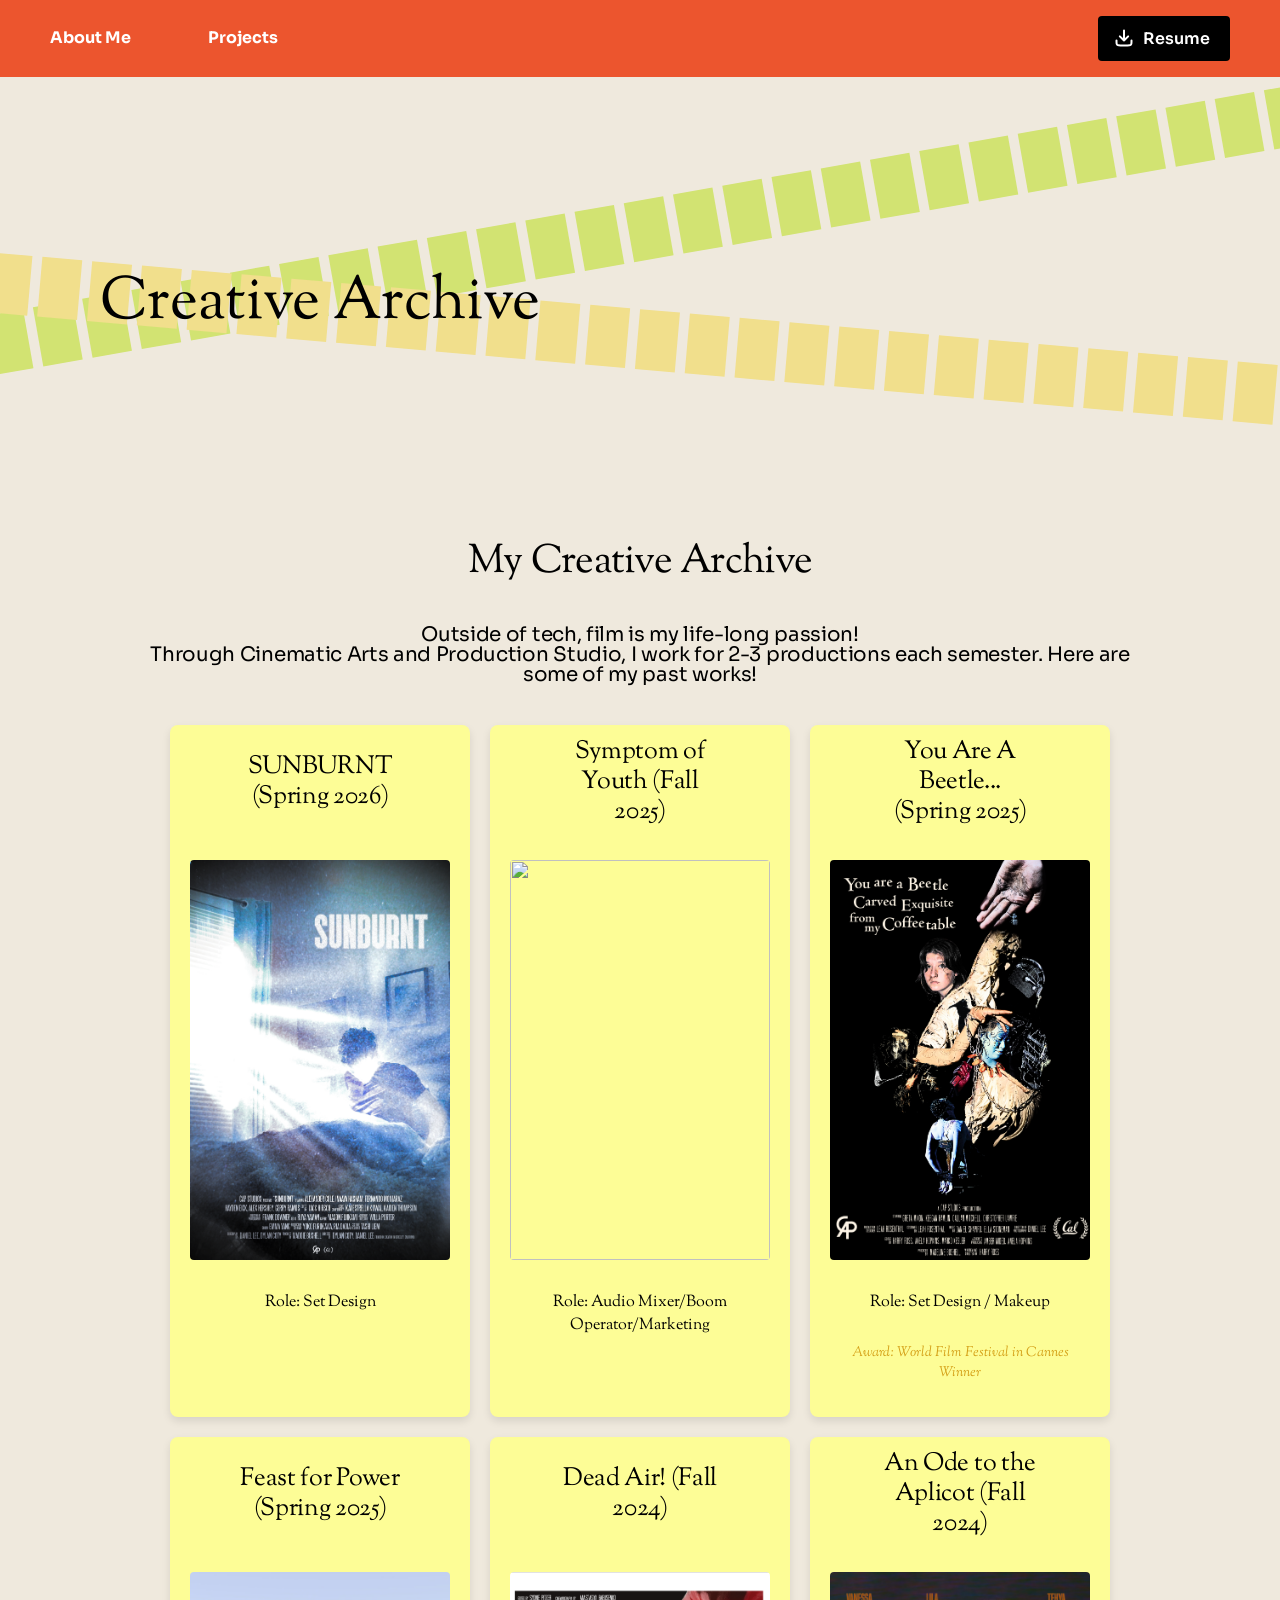
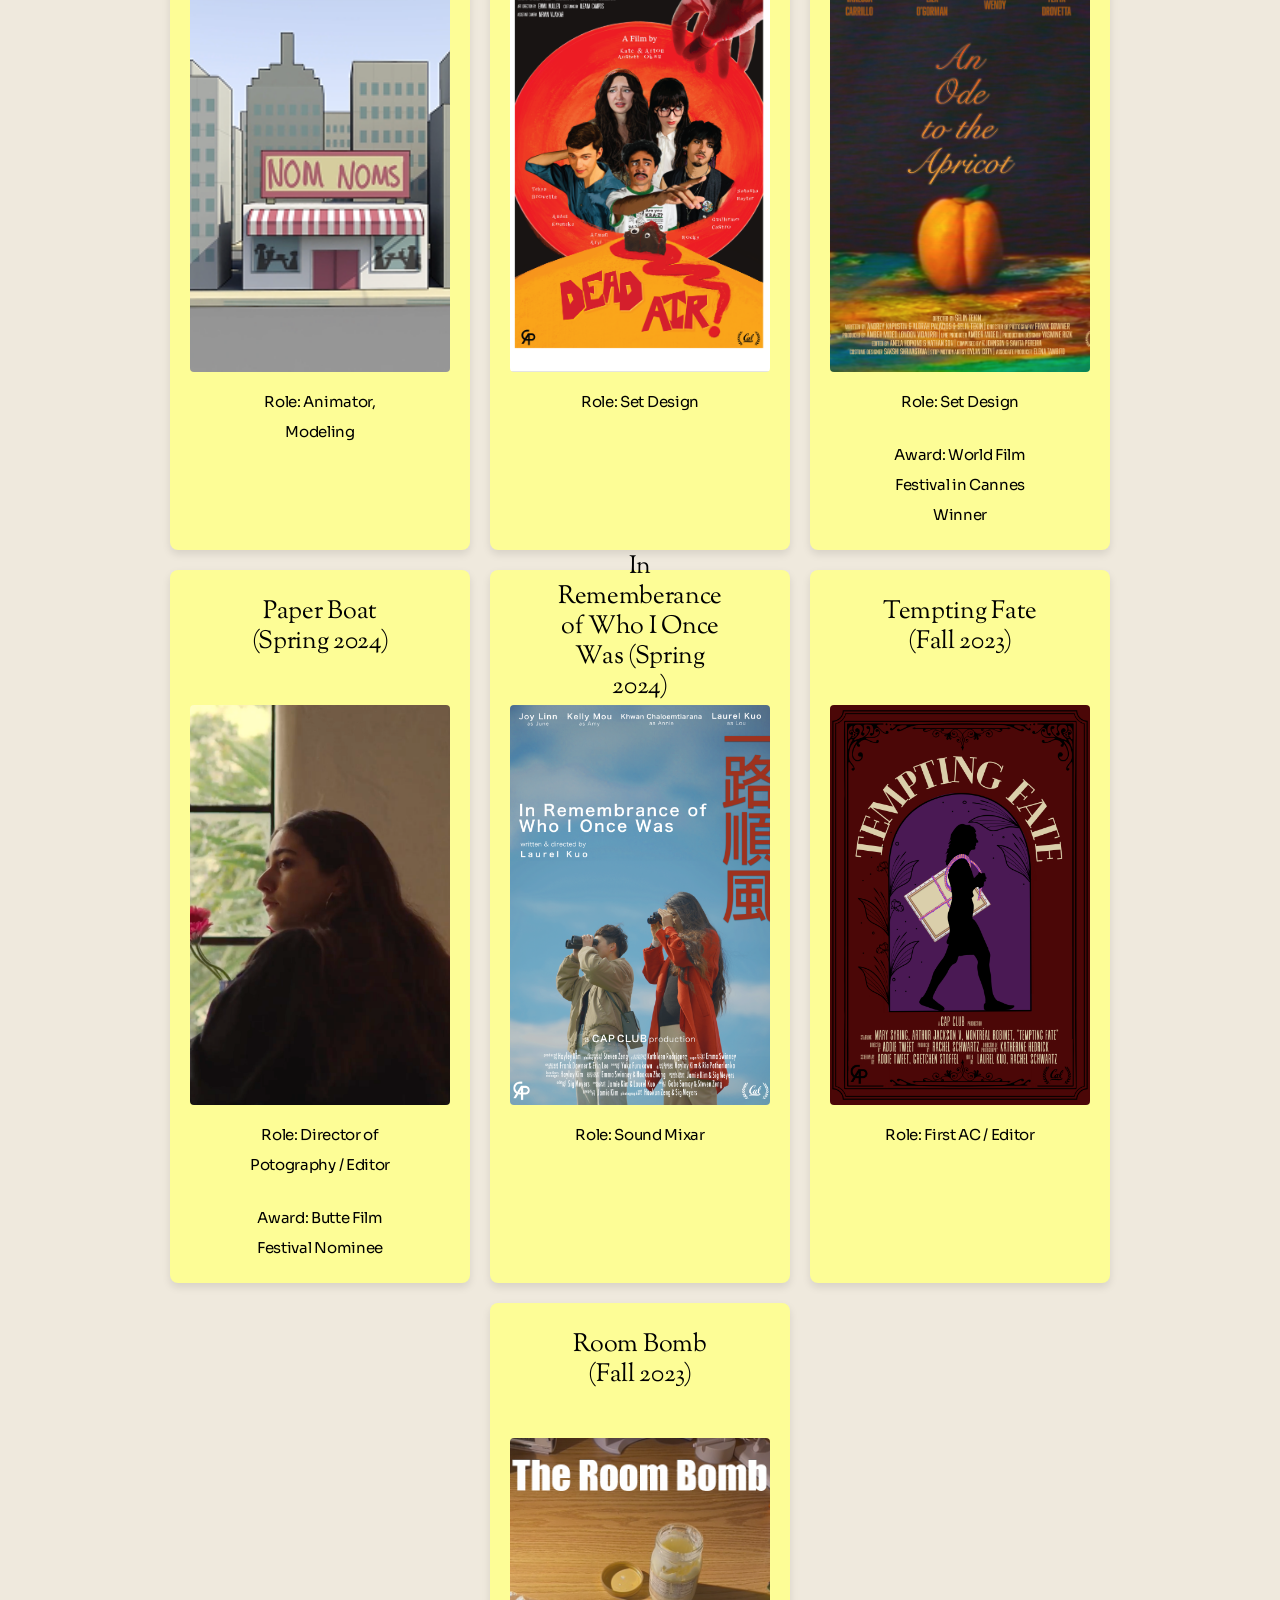
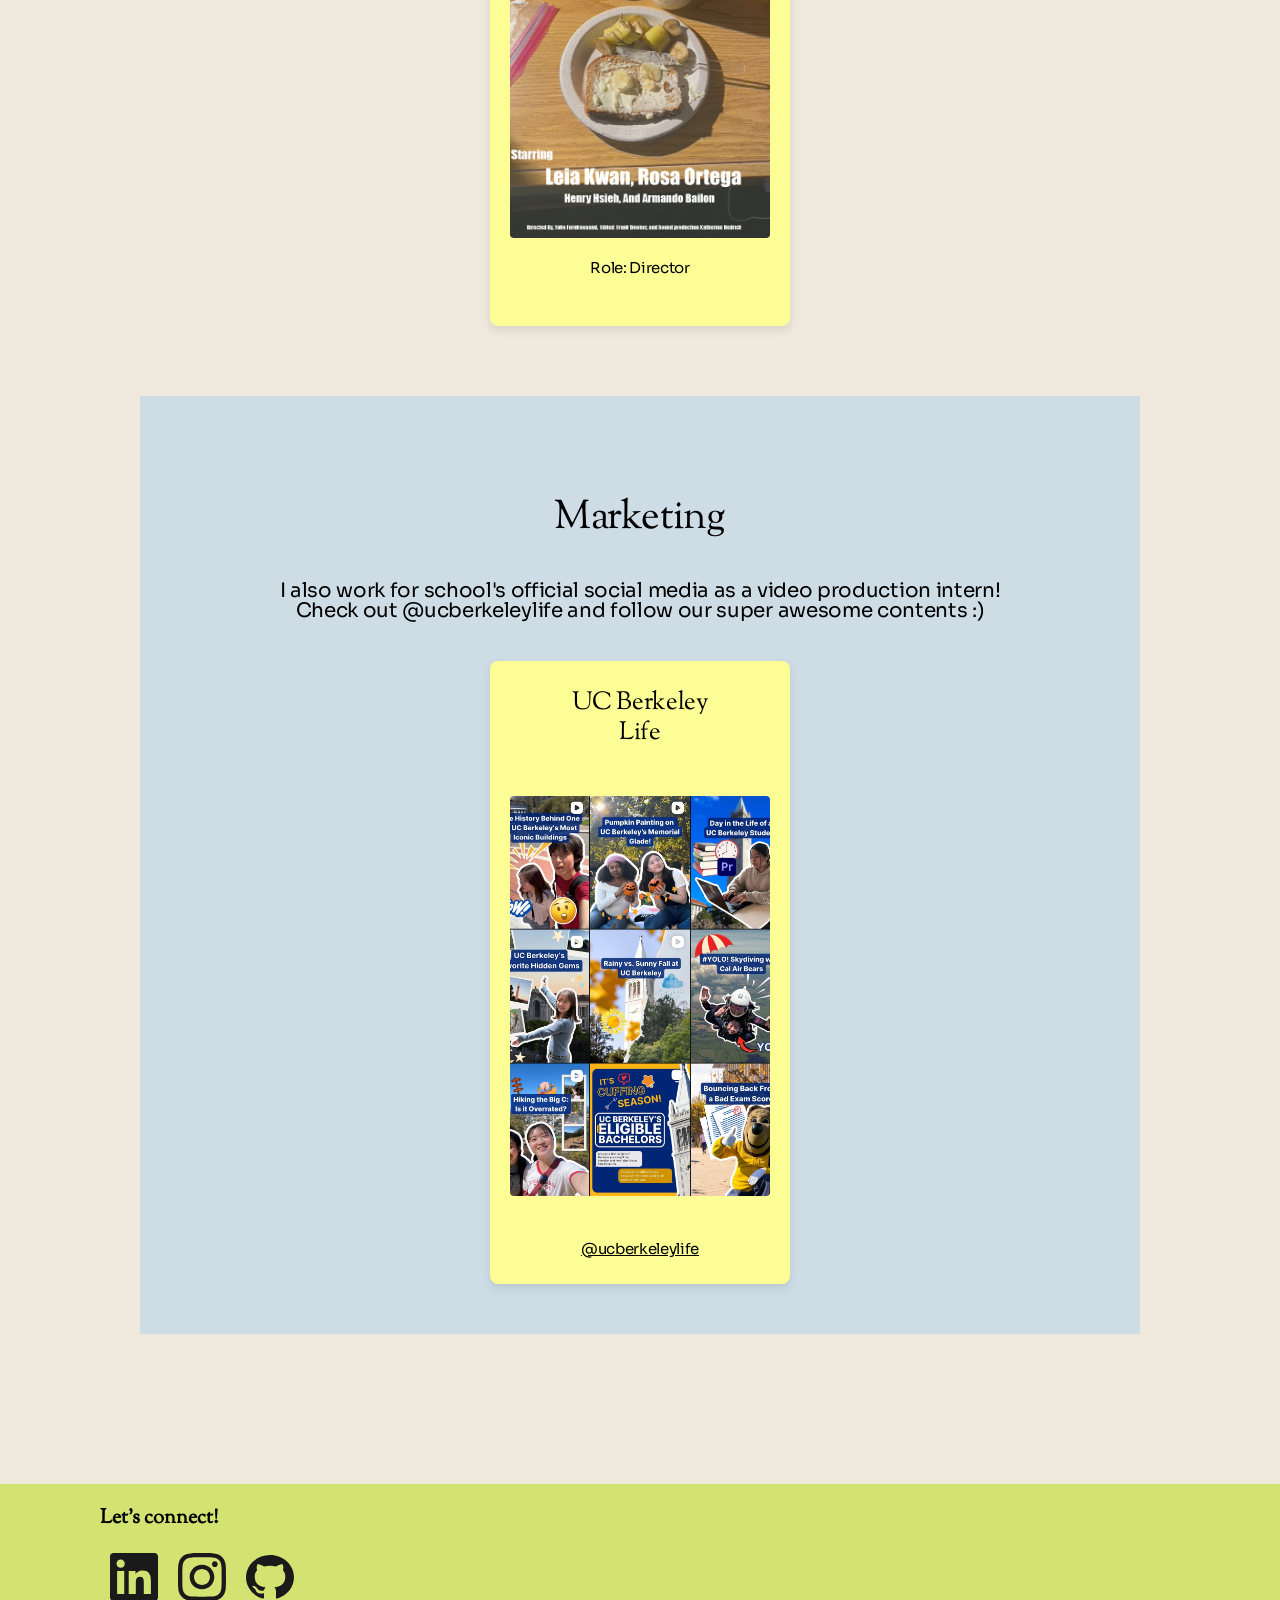
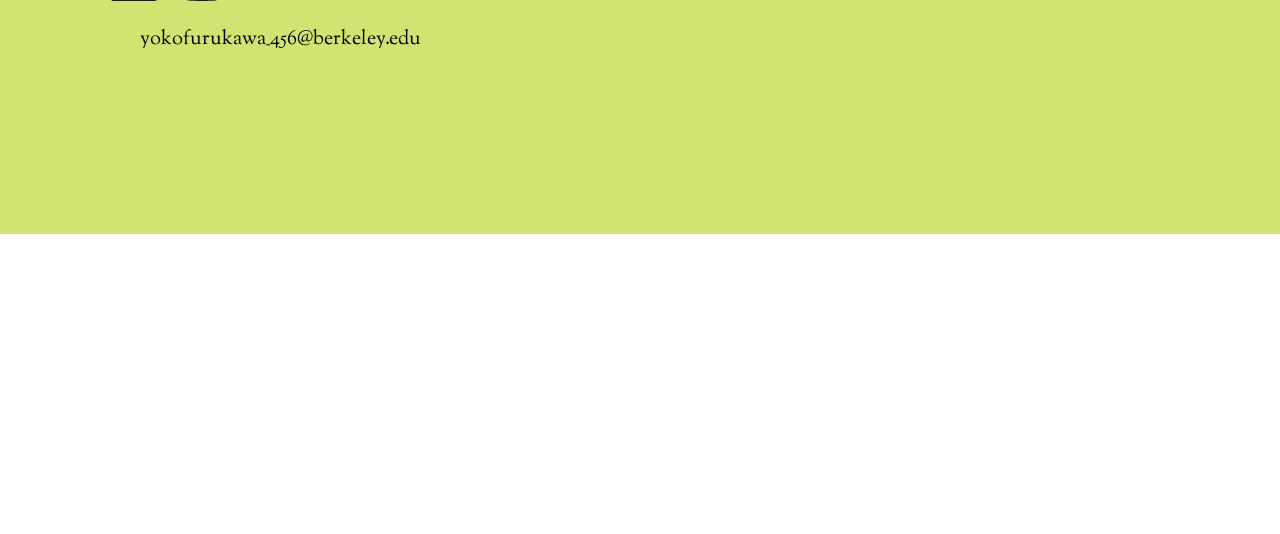
==== film/film.html @ 0a8baddb "added film page" ====
<!DOCTYPE html>
<html lang="en">
<head>
    <meta charset="UTF-8">
    <meta name="viewport" content="width= , initial-scale=1.0">
    <title>Document</title>
    <link rel="preconnect" href="https://fonts.googleapis.com">
    <link rel="preconnect" href="https://fonts.gstatic.com" crossorigin>
    <link href="https://fonts.googleapis.com/css2?family=Sora:wght@100..800&family=Sorts+Mill+Goudy&display=swap" rel="stylesheet">
    <link rel="stylesheet" href="../film/film.css">
</head>
<body>
    <header>
        <nav>
            <div class="nav-inner">
                <ul class="nav-links">
                    <li>
                        <a href="../index.html">About Me</a>
                    </li>
                    <li>
                        <a href="#projects">Projects</a>
                    </li>
                    <!-- <li>
                        <a href="projects/film.html">Creative</a>
                    </li> -->
                    <!-- <li>
                        <a href="#">Funsies</a>
                    </li> -->
                </ul>
                <a href="https://docs.google.com/document/d/1IzqO6scA9xkXjaIR2dpnoza8F2-SOjH7/edit?usp=sharing&ouid=105448854526397449909&rtpof=true&sd=true" class="black btn download-icon" target="_blank" rel="noopener noreferrer">Resume</a>
            </div>
        </nav>
    </header>

    <div class="main">
        <div id="projects" class="something">
            <div class="strip strip-top">
                <div class="box"></div><div class="box"></div><div class="box"></div>
                <div class="box"></div><div class="box"></div><div class="box"></div>
                <div class="box"></div><div class="box"></div><div class="box"></div>
                <div class="box"></div><div class="box"></div><div class="box"></div>
                <div class="box"></div><div class="box"></div><div class="box"></div>
                <div class="box"></div><div class="box"></div><div class="box"></div>
                <div class="box"></div><div class="box"></div><div class="box"></div>
                <div class="box"></div><div class="box"></div><div class="box"></div>
                <div class="box"></div><div class="box"></div><div class="box"></div>
                <div class="box"></div><div class="box"></div><div class="box"></div>
                <div class="box"></div><div class="box"></div><div class="box"></div>
                <div class="box"></div><div class="box"></div><div class="box"></div>
            </div>
            <div class="strip strip-bottom">
                <div class="box"></div><div class="box"></div><div class="box"></div>
                <div class="box"></div><div class="box"></div><div class="box"></div>
                <div class="box"></div><div class="box"></div><div class="box"></div>
                <div class="box"></div><div class="box"></div><div class="box"></div>
                <div class="box"></div><div class="box"></div><div class="box"></div>
                <div class="box"></div><div class="box"></div><div class="box"></div>
                <div class="box"></div><div class="box"></div><div class="box"></div>
                <div class="box"></div><div class="box"></div><div class="box"></div>
                <div class="box"></div><div class="box"></div><div class="box"></div>
                <div class="box"></div><div class="box"></div><div class="box"></div>
                <div class="box"></div><div class="box"></div><div class="box"></div>
                <div class="box"></div><div class="box"></div><div class="box"></div>
            </div>
            <div class="title">
                <h2>
                    Creative Archive
                </h2>
            </div>
        </div>
        <div class="wrapper">
            <div id="projects" class="something">
                <div class="right">
                    <div class="film">
                        <div class="top">
                            <h3>
                                My Creative Archive
                            </h3>
                        </div>
                        <div class="bottom">
                            <p>
                                Outside of tech, film is my life-long passion! <br />
                                Through Cinematic Arts and Production Studio, I work for 2-3 productions each semester.
                                Here are some of my past works!
                            </p>
                        </div>
                        <div class="cards">
                            <div class="yellow-bg">
                                <h3>SUNBURNT (Spring 2026)</h3>
                                <img src="../images/film posters/sunburnt.png" alt=""/>
                                <p>Role: Set Design</p>
                            </div>
                        
                            <div class="yellow-bg">
                                <h3>Symptom of Youth (Fall 2025)</h3>
                                <img src="../images/film posters/soy.png" alt=""/>
                                <p>Role: Audio Mixer/Boom Operator/Marketing</p>
                            </div>
                        
                            <div class="yellow-bg">
                                <h3>You Are A Beetle... (Spring 2025)</h3>
                                <img src="../images/film posters/beetle.png" alt=""/>
                                <p>Role: Set Design / Makeup</p>
                                <p class="award">Award: World Film Festival in Cannes Winner</p>
                            </div>

                            <div class="yellow-bg">
                                <h3>Feast for Power (Spring 2025)</h3>
                                <img src="../images/animation_image.png" alt=""/>
                                <a>Role: Animator, Modeling</a>
                            </div>
                            <div class="yellow-bg">
                                <h3>Dead Air! (Fall 2024)</h3>
                                <img src="../images/film posters/deadair.png" alt=""/>
                                <a>Role: Set Design</a>
                            </div>
                            <div class="yellow-bg">
                                <h3>An Ode to the Aplicot (Fall 2024)</h3>
                                <img src="../images/film posters/aotta.png" alt=""/>
                                <a>Role: Set Design</a> <br />
                                <a>Award: World Film Festival in Cannes Winner</a>
                            </div>
                            
                            <div class="yellow-bg">
                                 <h3>Paper Boat (Spring 2024)</h3>
                                 <img src="../images/paperboat.png" alt=""/>
                                 <a>Role: Director of Potography / Editor</a> <br />
                                 <a>Award: Butte Film Festival Nominee</a>
                            </div>
                            <div class="yellow-bg">
                                <h3>In Rememberance of Who I Once Was (Spring 2024)</h3>
                                <img src="../images/film posters/irowiow.png" alt=""/>
                                <a>Role: Sound Mixar</a> <br />
                            </div>
                            <div class="yellow-bg">
                                <h3>Tempting Fate (Fall 2023)</h3>
                                <img src="../images/film posters/temptingfate.png" alt=""/>
                                <a>Role: First AC / Editor</a> <br />
                            </div>
                                
                            <div class="yellow-bg">
                                <h3>Room Bomb (Fall 2023)</h3>
                                <img src="../images/film posters/roombomb.png" alt=""/>
                                <a>Role: Director</a> <br />
                            </div>
                        </div>
                               
                    </div>

    
                    <div class="blue-bg">
                        <div class="marketing">
                            <div class="top">
                                <h3>
                                    Marketing
                                </h3>
                            </div>
                            <div class="bottom">
                                <p>
                                    I also work for school's official social media as a video production intern! <br />
                                    Check out @ucberkeleylife and follow our super awesome contents :)
                                </p>
                            </div>
                            <div class="cards">
                                <div class="yellow-bg">
                                    <h3>UC Berkeley Life</h3>
                                    <img src="../images/marketing_image.jpg" alt=""/> <br />
                                    <a href="https://www.instagram.com/ucberkeleylife.jpeg">@ucberkeleylife</a>
                                </div>
                            </div>
                        </div>
                    </div>
                </div>

            </div> 
        </div>

        <!-- End of the projects section -->
    </div>
    <div class="green-bg">
        <div class="wrapper">
            <div class="footer">
                <div class="left">
                    <h3>
                        Let's connect! <br />
                    </h3>
                    <div class="social">
                        <a href="https://www.linkedin.com/in/yoko-furukawa-014993276/">
                            <img src="../images/icons/linkedin-black.svg" alt=""/>
                        </a>
                        <a href="https://www.instagram.com/yokolin.jpeg">
                            <img src="../images/icons/instagram-black.svg" alt=""/>
                        </a> 
                        <a href="https://github.com/YokoFurukawa456">
                            <img src="../images/icons/github-black.svg" alt=""/>
                        </a> 
                    </div>
                    <ul>
                        <li>
                            yokofurukawa_456@berkeley.edu
                        </li>
                    </ul>
                </div>
            </div>
        </div>
    </div>
    <script src="../main.js"></script>
</body>
---- film/film.css ----
:root {
    --background-color: #EFE9DD;
    --black-color: #000000;
    --orange-color: #EC552E;
    --pink-color: #EB97B8;
    --green-color: #D2E372;
    --blue-color: #CEDDE5;
    --yellow-color: #F1DF8C;
    --gray-color: #D9D9D9;
    --boarder-brown-color: #911209;
    --darker-blue-color: #0288D1;
    --darker-beige-color: #F78C6C;
    --darker-purple-color: #9999F9;
    --darker-yellow-color: #FFCB6B;
    --darker-green-color: #9CCC65;
    --darker-orange-color: #EC552E;
}

*,
*::after,
*::before {
    box-sizing: border-box;
}

body {
    margin: 0;
    font-family: "Sorts Mill Goudy", serif;
    font-weight: 400;
    font-style: normal;
}

.main {
    width:100%;
    margin:0 auto;
    background: var(--background-color);
    overflow-x: hidden;
}

.wrapper {
    max-width:100%;
    margin:0 auto;
    padding-left: 100px;   
    padding-right: 100px;

}

.btn {
    position: relative;
    padding: 12px 20px;
    padding-left: 45px;

    border-radius: 4px;
    font-family: "Sora", serif;
    color: #fff;
    display: inline-block;
    font-weight: 600;
    font-size: 16px;
    text-decoration: none;

    margin-left: auto;
    margin-right: 50px;
}

.btn.black {
    background: var(--black-color)
}

.btn.download-icon::before {
    content: url('../images/icons/download.svg');
    position: absolute;
    top: 45%;
    left: 16px;
    transform: translateY(-50%);

    width: 16px;
    height: 16px;
}

/* nav */
nav {
    /* display: flex;
    justify-content: space-between;
    align-items: left; */
    position: fixed;
    top: 0;
    left: 0;
    width: 100%;
    padding: 16px 0px;
    background-color: var(--orange-color);
    z-index: 100;

}

.nav-inner {
    display: flex;
    align-items: center;
}

.nav-links {
    display: flex;
    gap: clamp(24px, 6vw, 80px);
}

nav ul {
    display: flex;
    align-items: center;
    gap: 80px;
    list-style: none;
    margin: 10px;
}

nav ul li a {
    font-family: "Sora";
    font-style: normal;
    font-weight: bold;
    font-size: 16px;
    line-height: 24px;
    color: #ffffff;
    text-decoration: none;
}

/* title */

.strip {
  display: flex;
  gap: 10px;
  padding: 150px 0;
  white-space: nowrap;
}

.box {
  width: 40px;
  height: 60px;
  flex-shrink: 0;
}

/* Top Strip (Greenish) */
.strip-top {
  transform: rotate(-10deg) translateX(-30px) translateY(50px);
  align-items: center;
}

.strip-top .box {
  background-color: var(--green-color);
}

.label {
  font-size: 3rem;
  margin-right: 20px;
  color: #000;
}

/* Bottom Strip (Yellowish) */
.strip-bottom {
  transform: rotate(5deg) translateX(-30px) translateY(-200px);
}

.strip-bottom .box {
  background-color: var(--yellow-color);
}

/* project */
.title {
    width: 100%;
    padding: 0px 100px;
    transform: translateY(-510px);
}
.title h2 {
    font-family: "Sorts Mill Goudy", serif;
    font-weight: 400;
    font-size: 60px;
    text-align: left;
    color: #000000;

    width: 100%;
    height: 50px;
}

.blue-bg {
    max-width:1000px;
    margin:0 auto;
    width: 100%;
    background-color: var(--blue-color);
    margin-top: 50px;
    margin-bottom: 50px;
    padding: 30px;
}

/* .yellow-bg {
    max-width:800px;
    margin:50px auto;
    display: block;
    background-color: var(--yellow-color);
    margin-top: 50px;
    margin-bottom: 50px;
    padding: 50px;
    text-align: center;
} */

.yellow-bg {
    background-color: #fdfd96; /* Your yellow-bg color */
    width: 300px;             /* Fixed width for uniformity */
    padding: 20px;
    border-radius: 8px;
    display: flex;
    flex-direction: column;
    align-items: center;      /* Centers text and images inside the card */
    text-align: center;
    box-shadow: 0 4px 8px rgba(0,0,0,0.1); /* Optional: adds a nice lift */
}

/* Poster Image styling */
.yellow-bg img {
    width: 100%;
    height: 400px;            /* Set a fixed height to ensure alignment */
    object-fit: cover;        /* Crops images slightly to fill the box without stretching */
    margin: 15px 0;
    border-radius: 4px;
}

/* Typography bits */
.yellow-bg h3 {
    font-size: 1.1rem;
    height: 3em;              /* Gives titles consistent space even if they wrap */
    display: flex;
    align-items: center;
    justify-content: center;
}

.role { font-weight: 600; font-size: 0.9rem; margin: 5px 0; }
.award { color: #d4a017; font-size: 0.85rem; font-style: italic; }

/* 

.yellow-bg {
    flex: 1 1 300px;       
    max-width: 350px;      
    display: flex;
    flex-direction: column;
    align-items: center;    
    text-align: center;
    padding: 15px;
    box-sizing: border-box;
}

.yellow-bg img {
    width: 100%;      
    height: auto;         
    border-radius: 8px;   
    margin-bottom: 10px;
} */

.green-bg {
    max-width:100%;
    height: 350px;
    margin:0 auto;
    background-color: var(--green-color);
    transform: translateY(-300px);
}


/* projects */

.right {
    justify-content: space-between; 
    max-width: 100%;
    margin-top: 50px;
    display: flex;
    flex-direction: column;
    align-items: center;
    transform: translateY(-400px);
}

@media (max-width: 1000px) {
    .right {
        width: 100vw;                 
        padding: 0px 0px;
    }
}

.frontend {
    padding-top: 40px;
    align-items: center;
    width: 100%; 
    max-width: 1200px; 
    padding: 0 0px;
    align-content: center;
    box-sizing: border-box;
}

.frontend img {
    width: 100%; 
}

.animation {
    padding-top: 40px;
    align-items: center;
    width: 100%; 
    max-width: 1200px; 
    padding: 0 0px;
    align-content: center;
    box-sizing: border-box;
}
.animation img {
    width: 100%; 
}

.ds {
    padding-top: 40px;
    align-items: center;
    width: 100%; 
    max-width: 1200px; 
    padding: 0 0px;
    align-content: center;
    box-sizing: border-box;
}

.ds img {
    width: 100%; 
    align-items: right;
}

.film {
    padding-top: 40px;
    align-items: center;
    width: 100%; 
    max-width: 1200px; 
    padding: 0 0px;
    align-content: center;
    box-sizing: border-box;
}

.film img {
    width: 100%; 
    align-items: right;
}

.backend {
    padding-top: 40px;
    align-items: center;
    width: 100%; 
    max-width: 1200px; 
    padding: 0 0px;
    align-content: center;
    box-sizing: border-box;
}

.backend img {
    width: 100%; 
    align-items: right;
}

.marketing {
    padding-top: 40px;
    align-items: center;
    width: 100%; 
    max-width: 1200px; 
    padding: 0 0px;
    align-content: center;
    box-sizing: border-box;
}

.marketing img {
    width: 100%; 
}

@media (max-width: 1200px) {
    .projects {
        padding-left: 0px;
        padding-right: 0px;
    }

    .frontend,
    .animation,
    .ds,
    .film,
    .backend,
    .marketing {
        padding: 0 40px;
    }
}

.top h3 {
    font-family: "Sorts Mill Goudy", serif;
    font-size: 40px;
    font-weight: 400;
    line-height: 45px; /* 125% */
    letter-spacing: -0.72px;

    text-align: center;
    color: #000000;

    padding-top: 30px;
}

.bottom p {
    font-family: "Sora";
    font-size: 20px;
    font-style: normal;
    font-weight: 400;
    line-height: 20px; /* 125% */
    letter-spacing: -0.32px;

    text-align: center;
    color: #000000;

    margin-top: 0px;

    padding-right: 50px;
    padding-left: 50px;
    padding-bottom: 0px;

}

/* .cards {
    padding-top: 0px;
    max-width: 100%;
    height: auto;
    margin-bottom: 0px;

} */
.cards {
    display: flex;          /* This enables the side-by-side layout */
    flex-wrap: wrap;        /* Allows cards to move to the next row if needed */
    gap: 20px;              /* Adds space between your posters */
    justify-content: center; /* Centers the cards horizontally */
    padding: 20px 0;
}

.cards h3 {
    font-family: "Sorts Mill Goudy", serif;
    font-size: 25px;
    font-style: normal;
    font-weight: 400;
    line-height: 30px; /* 125% */
    letter-spacing: -0.32px;

    text-align: center;
    color: #000000;

    margin-top: 0px;

    padding-right: 50px;
    padding-left: 50px;
    padding-bottom: 0px;

}

.cards a {
    font-family: "Sora", serif;
    font-size: 15px;
    font-style: normal;
    font-weight: 400;
    line-height: 30px; /* 125% */
    letter-spacing: -0.32px;

    text-align: center;
    color: #000000;

    margin-top: 0px;

    padding-right: 50px;
    padding-left: 50px;
    padding-bottom: 0px;

}

/* footer section */

.footer {
    display: flex;
    justify-content: space-between; 
    align-items: center;
    width: 100%;
    padding: 0px 0px;
    box-sizing: border-box;
    transform: translateY(-50px);
}

.left h3 {
    font-family: "Sorts Mill Goudy";
    font-size: 20px;
    font-style: normal;
    padding-top: 50px;

}

.left .social {
    display: flex;
    align-items: center;
    gap: 20px;
    list-style: none;
    margin: 10px;
}

.left ul li{
    font-family: "Sorts Mill Goudy";
    font-size: 20px;
    font-style: normal;
    text-decoration: none;
    list-style: none;
}
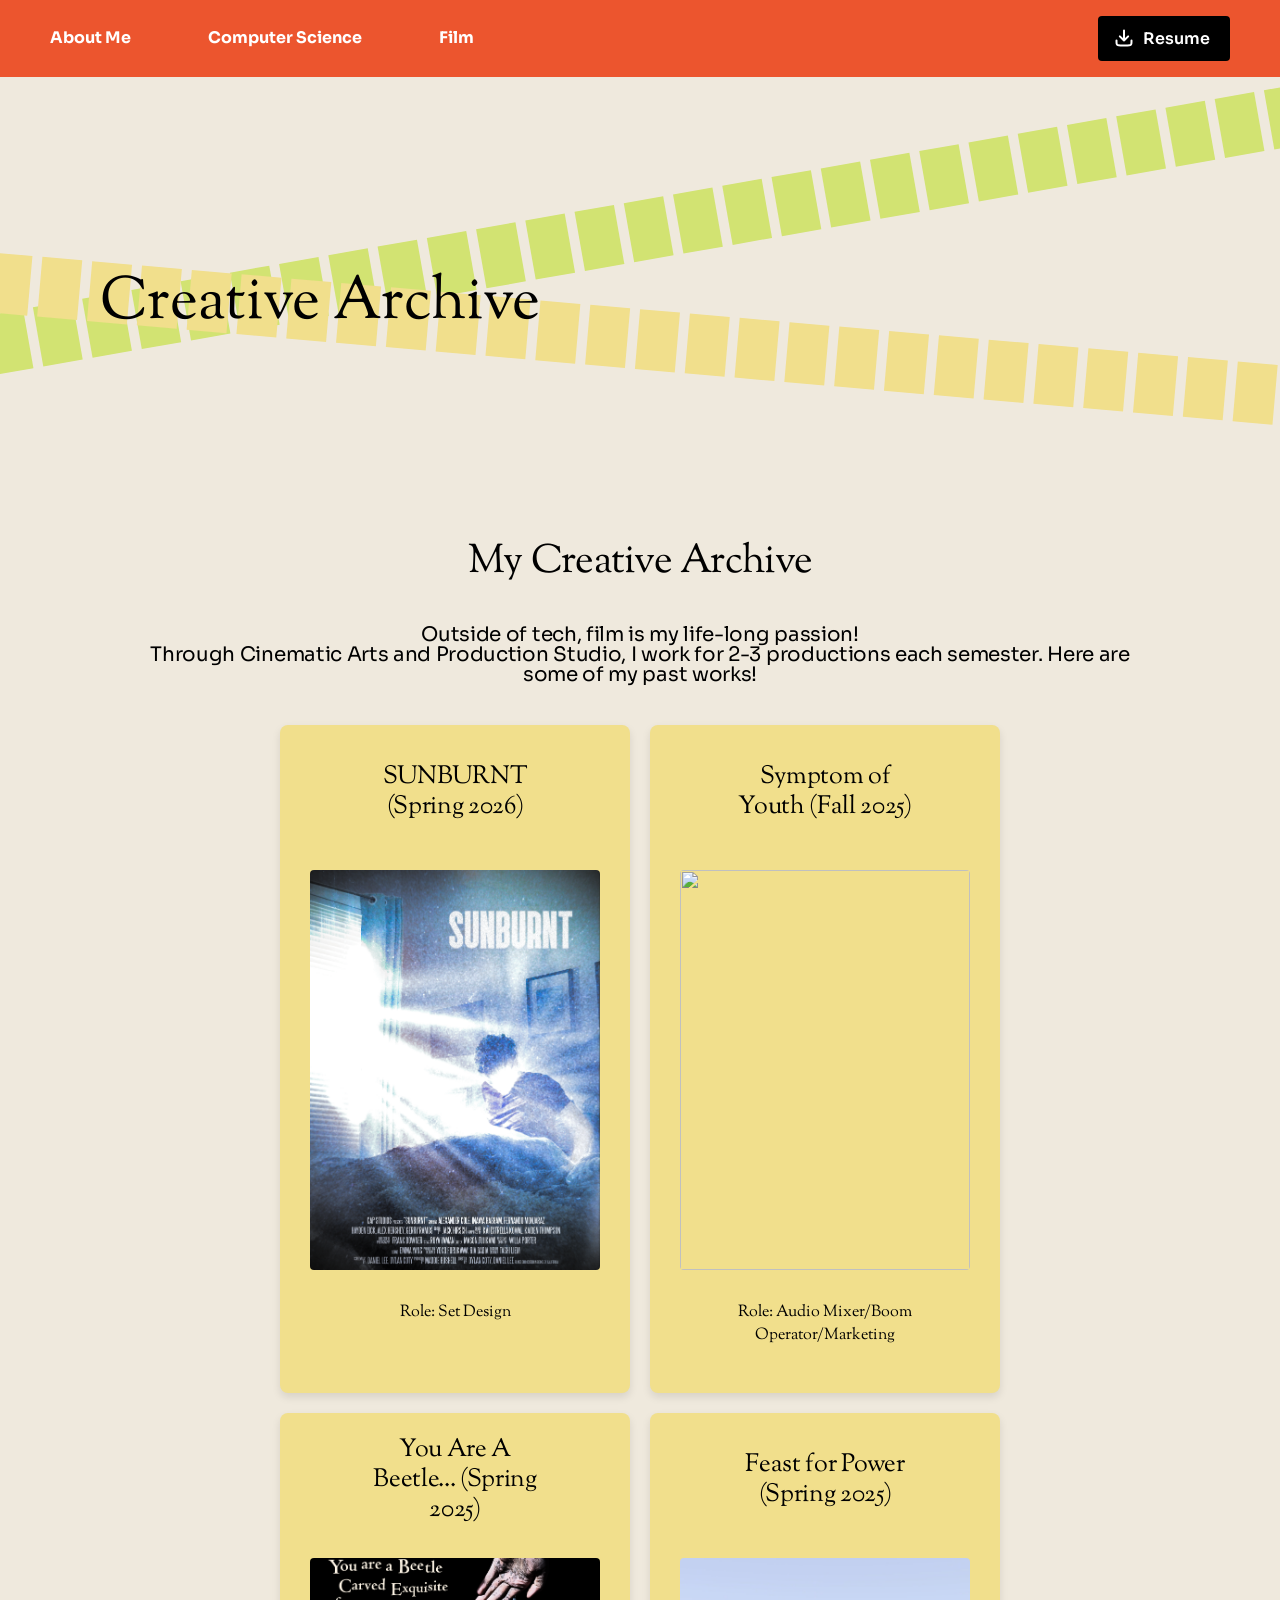
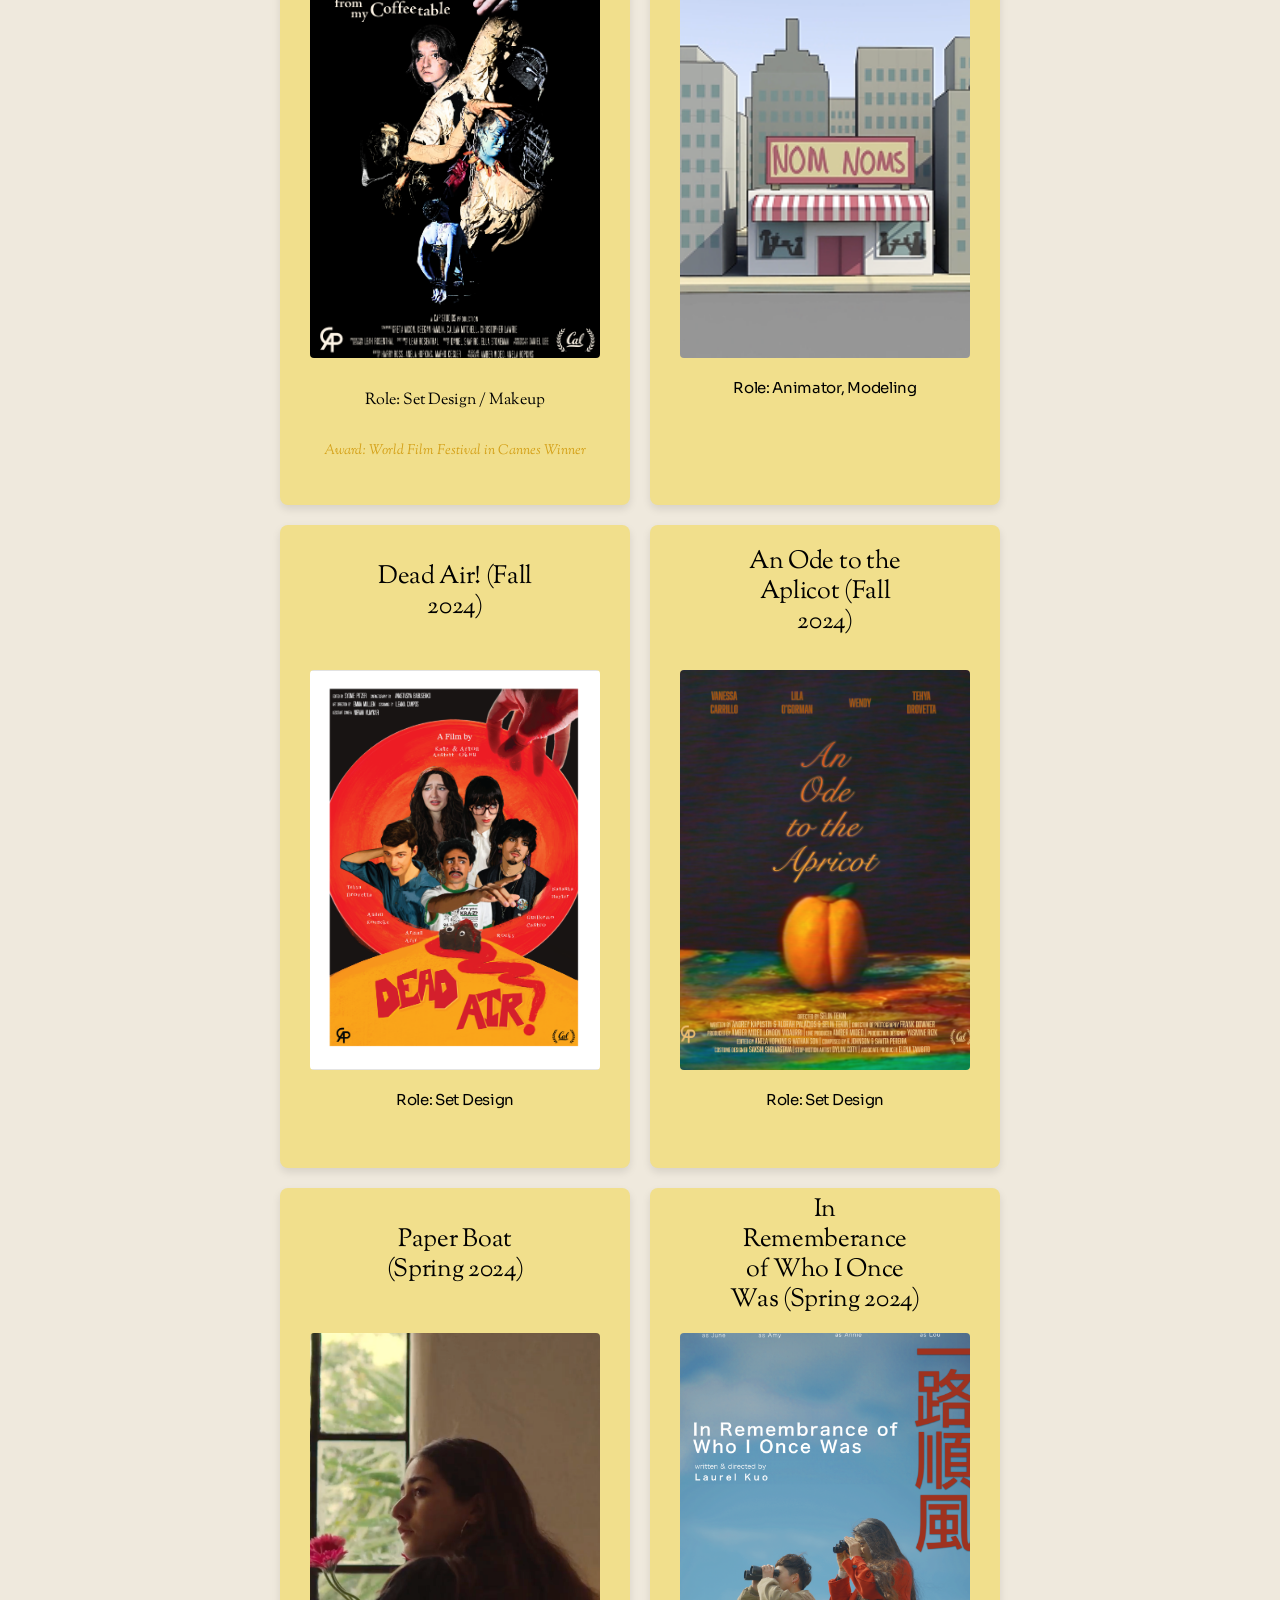
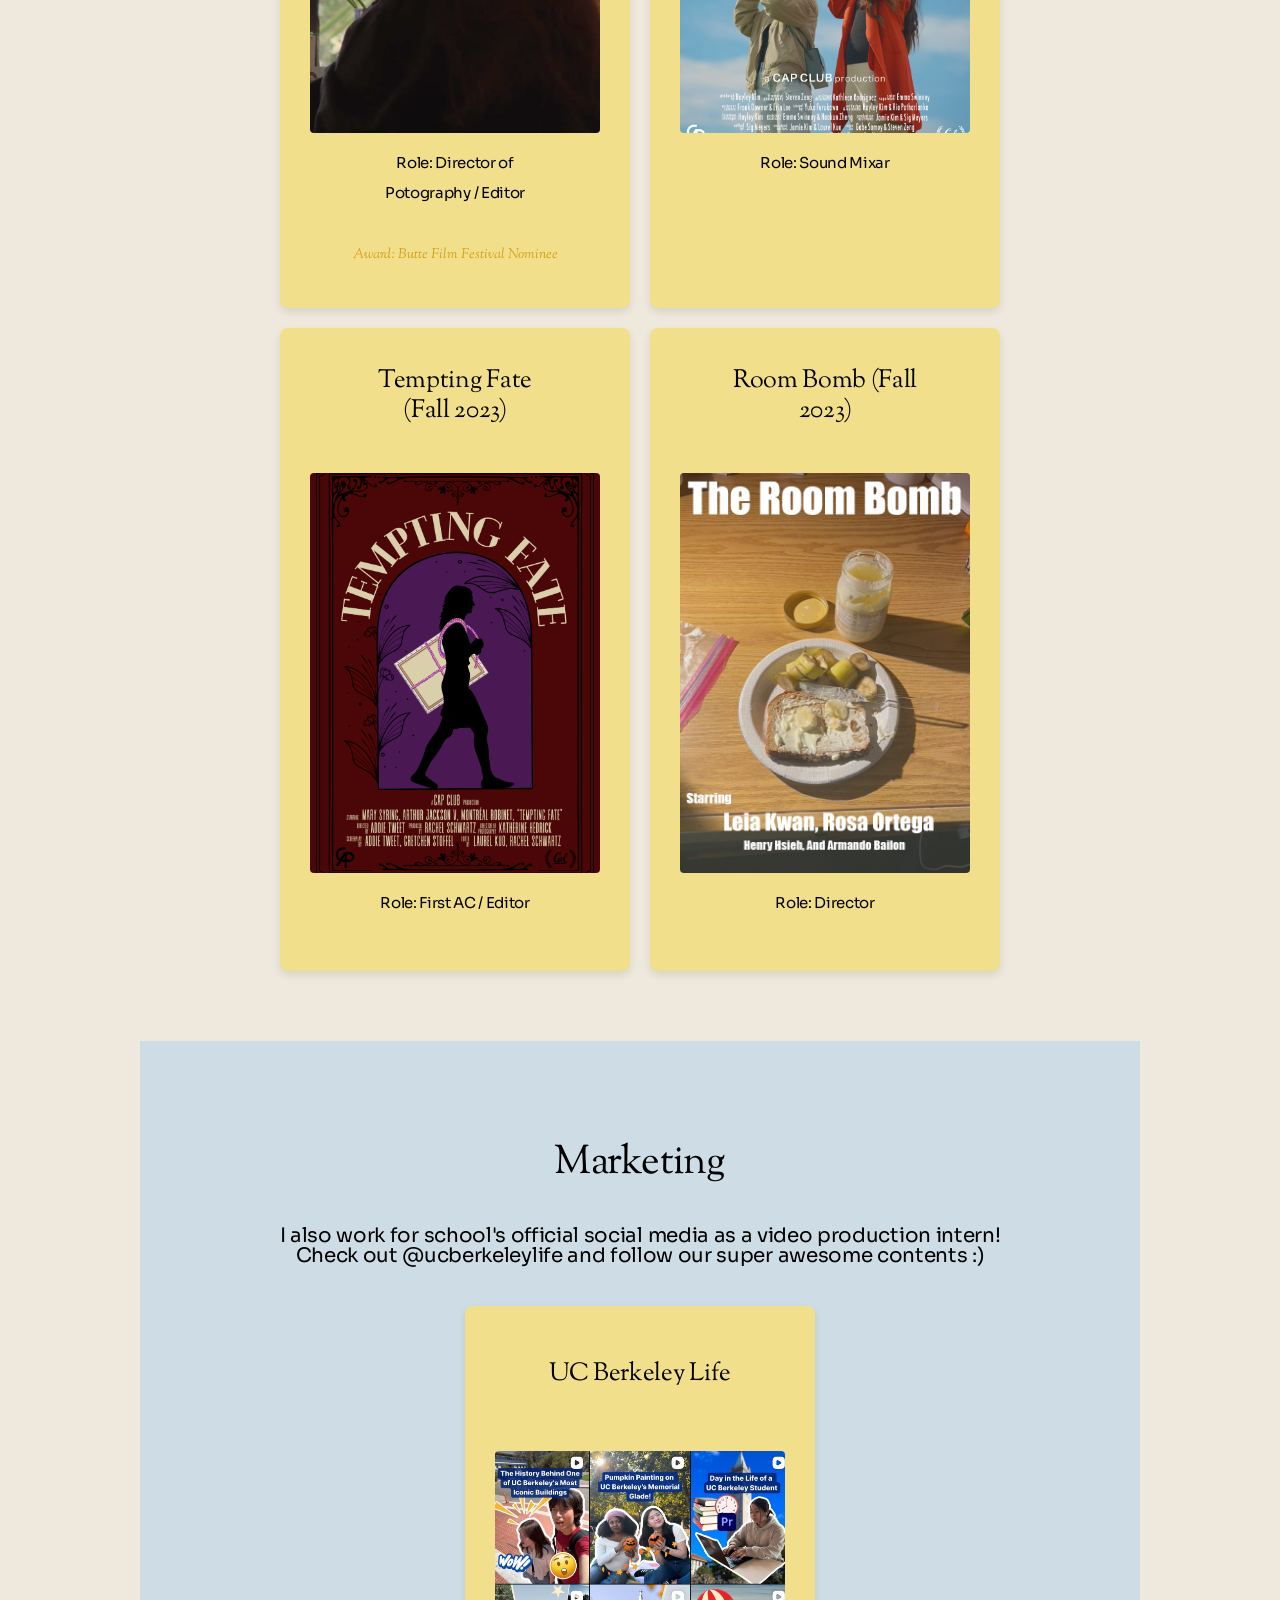
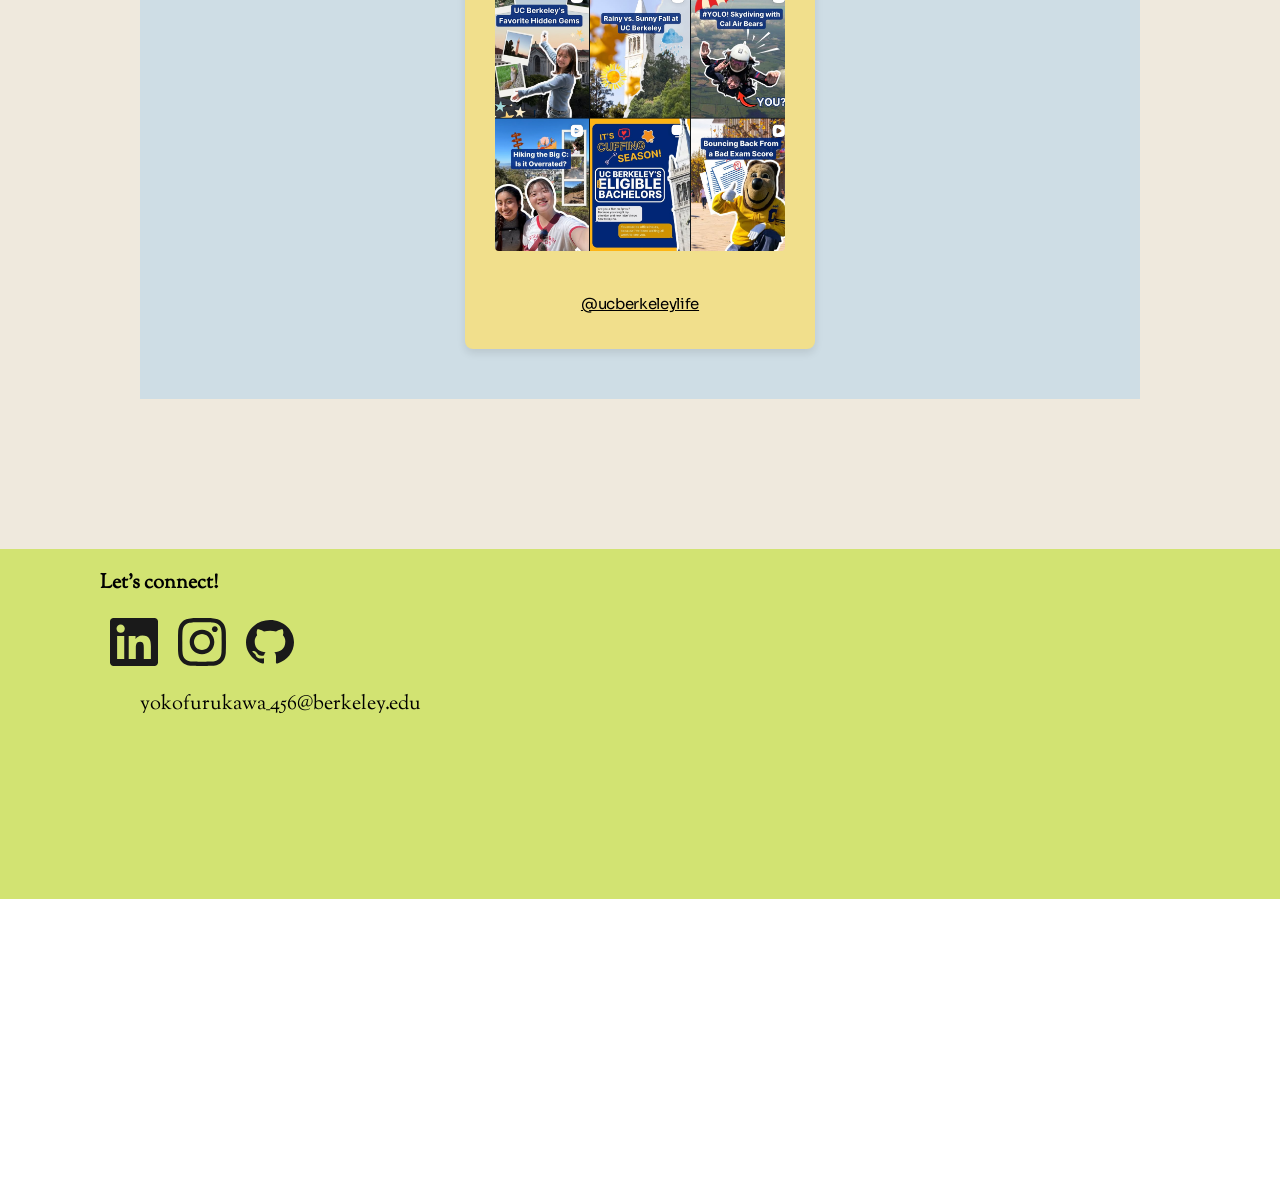
==== commit ac8d1dbb: "film tab accessible" ====
--- a/film/film.html
+++ b/film/film.html
@@ -18,11 +18,11 @@
                         <a href="../index.html">About Me</a>
                     </li>
                     <li>
-                        <a href="#projects">Projects</a>
+                        <a href="#projects">Computer Science</a>
                     </li>
-                    <!-- <li>
-                        <a href="projects/film.html">Creative</a>
-                    </li> -->
+                    <li>
+                        <a href="projects/film.html">Film</a>
+                    </li>
                     <!-- <li>
                         <a href="#">Funsies</a>
                     </li> -->
@@ -118,14 +118,13 @@
                                 <h3>An Ode to the Aplicot (Fall 2024)</h3>
                                 <img src="../images/film posters/aotta.png" alt=""/>
                                 <a>Role: Set Design</a> <br />
-                                <a>Award: World Film Festival in Cannes Winner</a>
                             </div>
                             
                             <div class="yellow-bg">
                                  <h3>Paper Boat (Spring 2024)</h3>
                                  <img src="../images/paperboat.png" alt=""/>
                                  <a>Role: Director of Potography / Editor</a> <br />
-                                 <a>Award: Butte Film Festival Nominee</a>
+                                 <p class="award">Award: Butte Film Festival Nominee</p>
                             </div>
                             <div class="yellow-bg">
                                 <h3>In Rememberance of Who I Once Was (Spring 2024)</h3>
--- a/film/film.css
+++ b/film/film.css
@@ -198,9 +198,9 @@
 } */
 
 .yellow-bg {
-    background-color: #fdfd96; /* Your yellow-bg color */
-    width: 300px;             /* Fixed width for uniformity */
-    padding: 20px;
+    background-color: var(--yellow-color); /* Your yellow-bg color */
+    width: 350px;             /* Fixed width for uniformity */
+    padding: 30px;
     border-radius: 8px;
     display: flex;
     flex-direction: column;
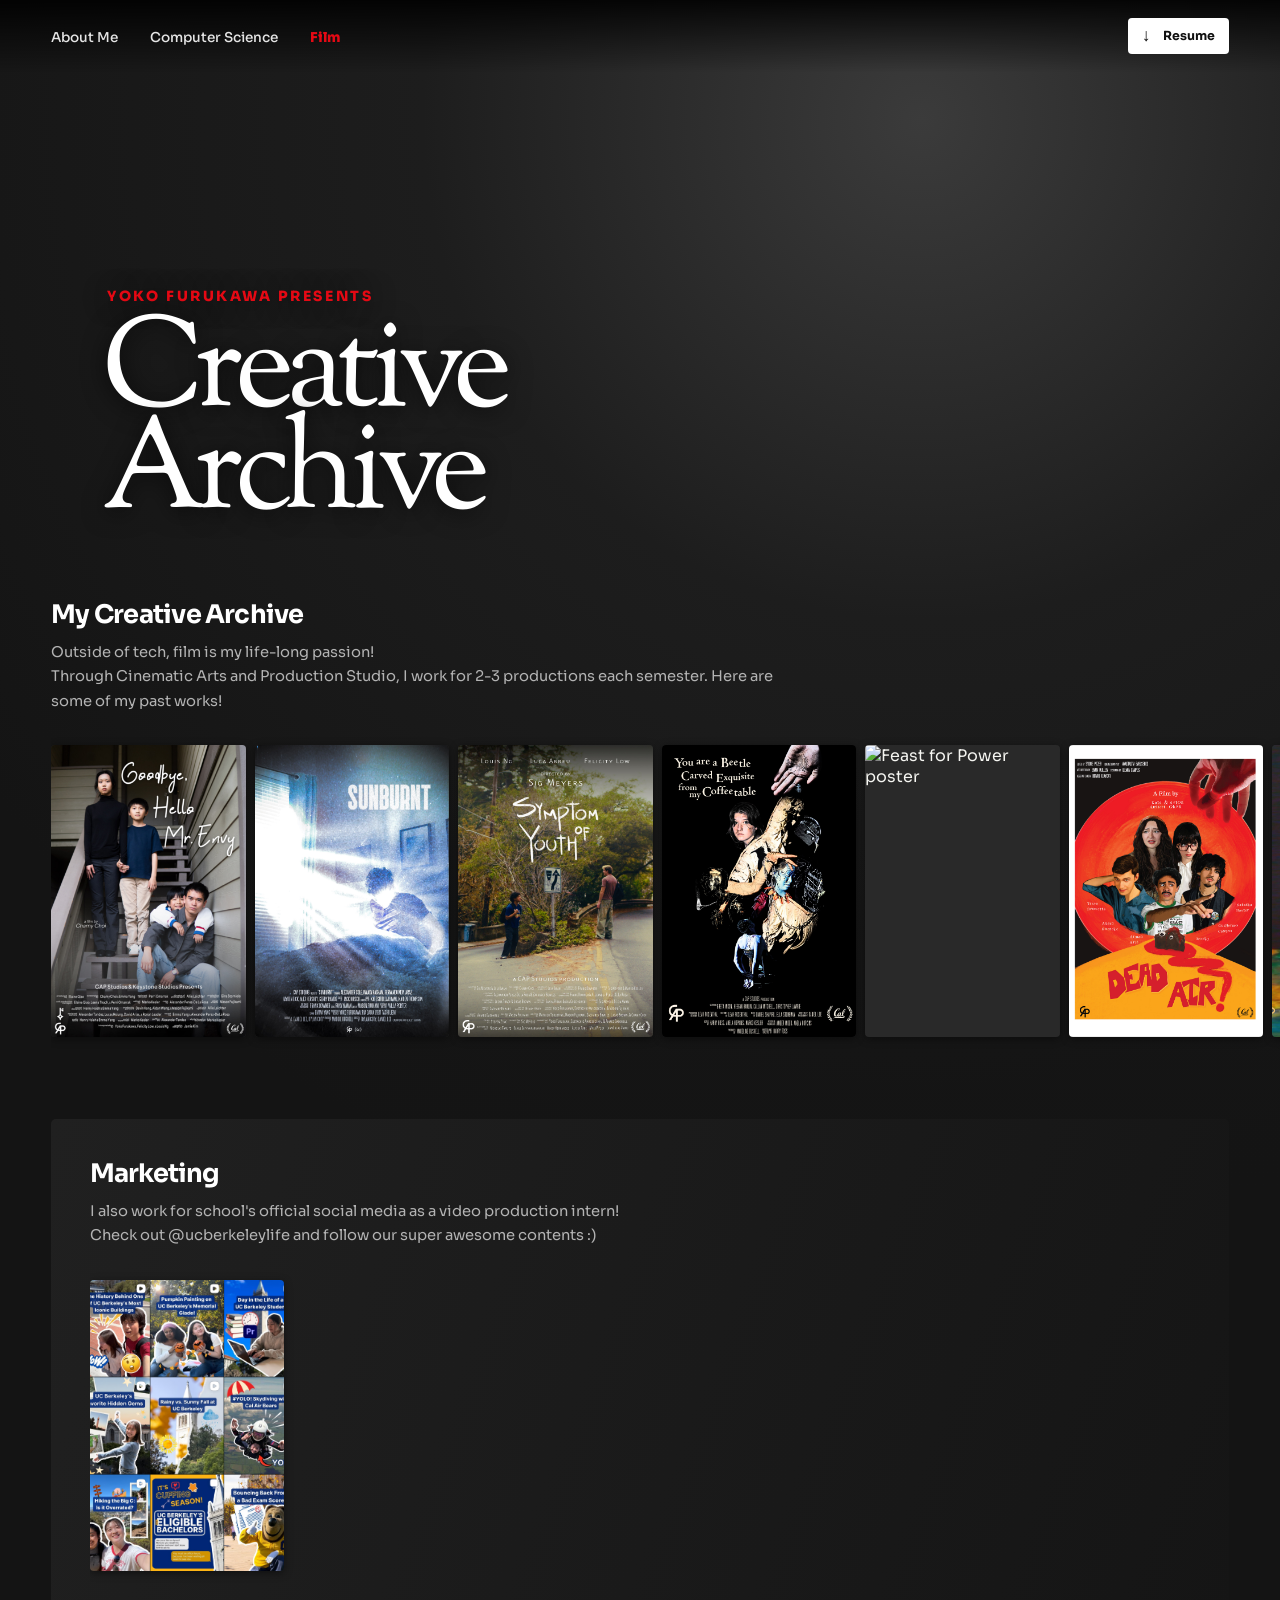
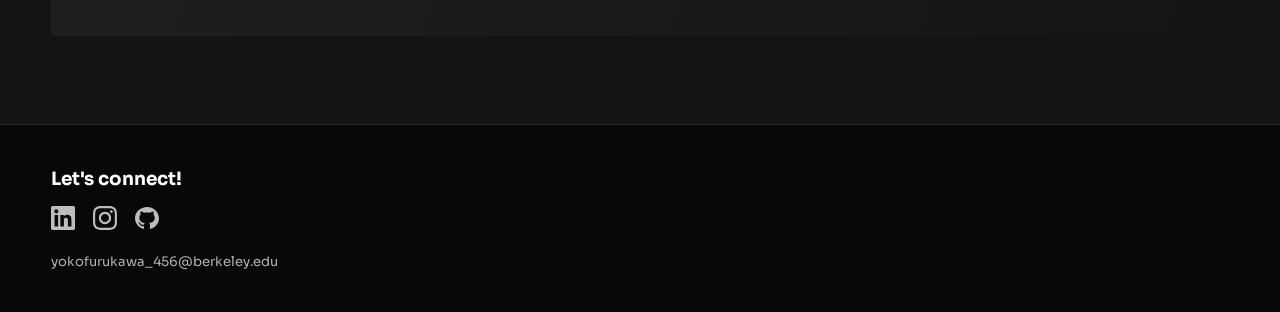
==== commit 25d21179: "film section up to date fa26" ====
--- a/film/film.html
+++ b/film/film.html
@@ -2,8 +2,8 @@
 <html lang="en">
 <head>
     <meta charset="UTF-8">
-    <meta name="viewport" content="width= , initial-scale=1.0">
-    <title>Document</title>
+    <meta name="viewport" content="width=device-width, initial-scale=1.0">
+    <title>Film | Yoko Furukawa</title>
     <link rel="preconnect" href="https://fonts.googleapis.com">
     <link rel="preconnect" href="https://fonts.gstatic.com" crossorigin>
     <link href="https://fonts.googleapis.com/css2?family=Sora:wght@100..800&family=Sorts+Mill+Goudy&display=swap" rel="stylesheet">
@@ -18,10 +18,10 @@
                         <a href="../index.html">About Me</a>
                     </li>
                     <li>
-                        <a href="#projects">Computer Science</a>
+                        <a href="../projects/projects.html">Computer Science</a>
                     </li>
                     <li>
-                        <a href="projects/film.html">Film</a>
+                        <a href="../film/film.html">Film</a>
                     </li>
                     <!-- <li>
                         <a href="#">Funsies</a>
@@ -84,64 +84,220 @@
                                 Here are some of my past works!
                             </p>
                         </div>
-                        <div class="cards">
-                            <div class="yellow-bg">
-                                <h3>SUNBURNT (Spring 2026)</h3>
-                                <img src="../images/film posters/sunburnt.png" alt=""/>
-                                <p>Role: Set Design</p>
+                        <div class="cards" aria-label="Film projects">
+                            <!-- Duplicate a .title-card block to add another film. Replace every [PLACEHOLDER] field and poster src. -->
+                            <details class="title-card">
+                                <summary><img src="../images/film/envy.jpg" alt="Envy poster">
+                                    <span class="card-preview">
+                                        <strong>Goodbye, Hello Mr. Envy</strong>
+                                        <span>Spring 2026</span>
+                                        <b>Details</b></span>
+                                    </summary>
+                                <div class="title-detail">
+                                    <p class="metadata">
+                                        <span>Spring 2026</span>
+                                        <span>Drama</span>
+                                    </p>
+                                    <h3>Goodbye, Hello Mr. Envy</h3>
+                                    <p class="synopsis">Reunited childhood friends Spencer and Ayla are forced to confront the familial pain they pretend to have outgrown when two mysterious boys inexplicably fall into their lives.</p><dl>
+                                        <div>
+                                            <dt>My role:</dt>
+                                            <dd>On Set Translator (Japanese)</dd>
+                                        </div>
+                                        <div>
+                                            <dt>Created By:</dt>
+                                            <dd>Alexander Perez-De La Rosa, Alexander Tandez, Chamy Choi , Emma Yang, Elaine Qiao, David Camero , Felicity Dawn Low, Leena Thach, Lucas Hsiung, Marko Kesler, Perri Omarrak, Ronan Michael Leader, Ahmed Basonbul, Devin Kang, Juan Lucas Umali, Mason Fujikami, Yoko Furukawa, Henry Hsieh</dd>
+                                        </div>
+                                    </dl>
+                                </div>
+                            </details>
+                            <details class="title-card">
+                                <summary><img src="../images/film/sunburnt.jpg" alt="Sunburnt poster">
+                                    <span class="card-preview">
+                                        <strong>SUNBURNT</strong>
+                                        <span>Spring 2026</span>
+                                        <b>Details</b>
+                                    </span>
+                                </summary>
+                                <div class="title-detail">
+                                    <p class="metadata">
+                                        <span>Spring 2026</span>
+                                        <span>Drama</span>
+                                    </p>
+                                    <h3>SUNBURNT</h3>
+                                    <p class="synopsis">A person at a crossroads in their life begins unknowingly sleeping for days, weeks, months at a time.</p><dl>
+                                        <div>
+                                            <dt>My role:</dt>
+                                            <dd>Set Design</dd>
+                                        </div>
+                                        <div>
+                                            <dt>Created by:</dt>
+                                            <dd>Dylan Coty, Daniel Lee, Jack Hirsch, Frank Phillip Downer, Emma Yang, Madeline Bushell, Willa Porter, Tashi Liem, Yoko Furukawa, Mason Fujikami, Ruya Yaman, Ani Walsh, Audrey Larnerd</dd>
+                                        </div>
+                                    </dl>
+                                </div>
+                            </details>
+                            <details class="title-card">
+                                <summary><img src="../images/film/soy.jpg" alt="Symptom of Youth poster">
+                                    <span class="card-preview">
+                                        <strong>Symptom of Youth</strong>
+                                        <span>Fall 2025</span>
+                                        <b>Details</b>
+                                    </span>
+                                </summary>
+                                <div class="title-detail">
+                                    <p class="metadata">
+                                        <span>Fall 2025</span>
+                                        <span>Coming of Age, Drama</span>
+                                    </p>
+                                    <h3>Symptom of Youth</h3>
+                                    <p class="synopsis">As Theo fights to balance support and resentment for his best friend, Kenton struggles to prove he can change, let go of the past, and accept that teenage mistakes are a Symptom of Youth.</p>
+                                    <dl>
+                                        <div>
+                                            <dt>My role:</dt>
+                                            <dd>Audio Mixer, Boom Operator, Marketing</dd>
+                                        </div>
+                                        <div>
+                                            <dt>Created by:</dt>
+                                            <dd>Ahmed Basonbul, Alexander Perez-De La Rosa, Chamy Choi , Eustachio Ambrosecchia, Frank Phillip Downer, Leena Thach, Leia Jasmine Kwan, Lucas Brown, Marko Kesler, Mason Fujikami, Sig Meyers, Zachary Bowles</dd>
+                                        </div>
+                                    </dl>
+                                </div>
+                            </details>
+                            <details class="title-card">
+                                <summary>
+                                    <img src="../images/film/beetle.jpg" alt="You Are A Beetle poster">
+                                    <span class="card-preview">
+                                        <strong>You Are A Beetle Curved Exquisite from my Coffee Table</strong>
+                                        <span>Spring 2025</span>
+                                        <b>Details</b>
+                                    </span>
+                                </summary>
+                                <div class="title-detail">
+                                    <p class="metadata">
+                                        <span>Spring 2025</span>
+                                        <span>Experimental, Fantasy, Thriller</span>
+                                        <span>Award winner</span>
+                                    </p>
+                                    <h3>You Are A Beetle Curved Exquisite from my Coffee Table</h3>
+                                    <p class="synopsis">Two gods torture a god in a room, then create a human in their basement.</p>
+                                    <dl>
+                                        <div>
+                                            <dt>My role:</dt>
+                                            <dd>Set Design / Makeup</dd>
+                                        </div>
+                                        <div>
+                                            <dt>Award:</dt>
+                                            <dd>World Film Festival in Cannes Winner</dd>
+                                        </div>
+                                        <div>
+                                            <dt>Created by:</dt>
+                                            <dd>Anela Hopkins, Elliot Harvey, Caleb Samuel, Daniel Lee, Harry Ross, Janna Elshahawi, Leah Rosenthal, Marko Kesler, Shep Brooke , Tashi Liem, Madeline Bushell, Wilhelm Scholz</dd>
+                                        </div>
+                                    </dl>
+                                </div>
+                            </details>
+                            <details class="title-card">
+                                <summary>
+                                    <img src="../images/animation_image.jpg" alt="Feast for Power poster">
+                                    <span class="card-preview">
+                                        <strong>Feast for Power</strong>
+                                        <span>Spring 2025</span>
+                                        <b>Details</b>
+                                    </span>
+                                </summary>
+                                <div class="title-detail">
+                                    <p class="metadata">
+                                        <span>Spring 2025</span>
+                                        <span>3D Animation</span>
+                                    </p>
+                                    <h3>Feast for Power</h3>
+                                    <p class="synopsis">Evil guy finally found a necronomicon. However, it's actually a necronomnomnomicon, a magic recipe book!</p>
+                                    <dl>
+                                        <div>
+                                            <dt>My role:</dt>
+                                            <dd>Animator, Modeling</dd>
+                                        </div>
+                                        <div>
+                                            <dt>Created by:</dt>
+                                            <dd>Judy Qu, Patrick Lee, Yoko Furukawa, Zachary Oon</dd>
+                                        </div>
+                                    </dl>
+                                </div>
+                            </details>
+                            <details class="title-card">
+                                <summary>
+                                    <img src="../images/film/deadair.jpg" alt="Dead Air poster">
+                                    <span class="card-preview">
+                                        <strong>Dead Air!</strong>
+                                        <span>Fall 2024</span>
+                                        <b>Details</b>
+                                    </span>
+                                </summary>
+                                <div class="title-detail">
+                                    <p class="metadata">
+                                    <span>Fall 2024</span>
+                                    <span>Comedy, Mystery</span>
+                                </p>
+                                <h3>Dead Air!</h3>
+                                <p class="synopsis">When a college radio DJ dies on air, 4 members of the station spring to action to avert the crisis: radio silence.</p>
+                                <dl>
+                                    <div>
+                                        <dt>My role:</dt>
+                                        <dd>Set Design</dd>
+                                    </div>
+                                    <div>
+                                        <dt>Createed by:</dt>
+                                        <dd>Auden Koeneke, Ileana Campos, Kate Anstett, Laney Marquette, Mia Garza-Jenkins, Nirvan Vijaykar, Ryan Walters, Sydnie Pitzer, Yazmine Gornail, Yoko Furukawa</dd>
+                                    </div>
+                                </dl>
+                                <p class="detail-note">[ADD PROCESS NOTES, LINKS, OR A PHOTO GALLERY LATER.]</p>
                             </div>
-                        
-                            <div class="yellow-bg">
-                                <h3>Symptom of Youth (Fall 2025)</h3>
-                                <img src="../images/film posters/soy.png" alt=""/>
-                                <p>Role: Audio Mixer/Boom Operator/Marketing</p>
-                            </div>
-                        
-                            <div class="yellow-bg">
-                                <h3>You Are A Beetle... (Spring 2025)</h3>
-                                <img src="../images/film posters/beetle.png" alt=""/>
-                                <p>Role: Set Design / Makeup</p>
-                                <p class="award">Award: World Film Festival in Cannes Winner</p>
-                            </div>
-
-                            <div class="yellow-bg">
-                                <h3>Feast for Power (Spring 2025)</h3>
-                                <img src="../images/animation_image.png" alt=""/>
-                                <a>Role: Animator, Modeling</a>
-                            </div>
-                            <div class="yellow-bg">
-                                <h3>Dead Air! (Fall 2024)</h3>
-                                <img src="../images/film posters/deadair.png" alt=""/>
-                                <a>Role: Set Design</a>
-                            </div>
-                            <div class="yellow-bg">
-                                <h3>An Ode to the Aplicot (Fall 2024)</h3>
-                                <img src="../images/film posters/aotta.png" alt=""/>
-                                <a>Role: Set Design</a> <br />
-                            </div>
-                            
-                            <div class="yellow-bg">
-                                 <h3>Paper Boat (Spring 2024)</h3>
-                                 <img src="../images/paperboat.png" alt=""/>
-                                 <a>Role: Director of Potography / Editor</a> <br />
-                                 <p class="award">Award: Butte Film Festival Nominee</p>
-                            </div>
-                            <div class="yellow-bg">
-                                <h3>In Rememberance of Who I Once Was (Spring 2024)</h3>
-                                <img src="../images/film posters/irowiow.png" alt=""/>
-                                <a>Role: Sound Mixar</a> <br />
-                            </div>
-                            <div class="yellow-bg">
-                                <h3>Tempting Fate (Fall 2023)</h3>
-                                <img src="../images/film posters/temptingfate.png" alt=""/>
-                                <a>Role: First AC / Editor</a> <br />
-                            </div>
-                                
-                            <div class="yellow-bg">
-                                <h3>Room Bomb (Fall 2023)</h3>
-                                <img src="../images/film posters/roombomb.png" alt=""/>
-                                <a>Role: Director</a> <br />
-                            </div>
+                        </details>
+                            <details class="title-card">
+                                <summary>
+                                    <img src="../images/film/aotta.jpg" alt="An Ode to the Apricot poster">
+                                    <span class="card-preview">
+                                        <strong>An Ode to the Apricot</strong>
+                                        <span>Fall 2024</span>
+                                        <b>Details</b>
+                                    </span>
+                                </summary>
+                                <div class="title-detail">
+                                    <p class="metadata">
+                                        <span>Fall 2024</span>
+                                        <span>Drama</span>
+                                    </p>
+                                    <h3>An Ode to the Apricot</h3>
+                                    <p class="synopsis">The story follows two narratives simultaneously. One is about a daughter reckoning with the recent death of her mother who was distant and reticent while alive. The other is about the mother of the former protagonist when she was young and her relationship with her mother.</p>
+                                    <dl>
+                                        <div>
+                                            <dt>My role:</dt>
+                                            <dd>Set Design Assistant, Marketing</dd>
+                                        </div>
+                                        <div>
+                                            <dt>Created by:</dt>
+                                            <dd>Amber Mided, Anela Hopkins, Dylan Coty, Elena Tambito, Emerson Goebels, Fiona Xu, Frank Phillip Downer, Nathan Son, Savita Pereira , Selin Tekin, Yasmine Rizk</dd>
+                                        </div>
+                                    </dl>
+                                    <p class="detail-note">[ADD PROCESS NOTES, LINKS, OR A PHOTO GALLERY LATER.]</p>
+                                </div>
+                            </details>
+                            <details class="title-card">
+                                <summary>
+                                    <img src="../images/film/paperboat.jpg" alt="Paper Boat poster">
+                                    <span class="card-preview">
+                                        <strong>Paper Boat</strong>
+                                        <span>2024 · DP / Editor</span>
+                                        <b>⌄ Details</b>
+                                    </span>
+                                </summary>
+                                <div class="title-detail">
+                                    <p class="metadata">
+                                        <span>2024</span><span>Spring production</span><span>Festival nominee</span></p><h3>Paper Boat</h3><p class="synopsis">[ADD A SHORT 1–3 SENTENCE SYNOPSIS HERE.]</p><dl><div><dt>My role</dt><dd>Director of Photography / Editor</dd></div><div><dt>Award</dt><dd>Butte Film Festival Nominee</dd></div><div><dt>Director</dt><dd>[ADD NAME]</dd></div></dl><p class="detail-note">[ADD PROCESS NOTES, LINKS, OR A PHOTO GALLERY LATER.]</p></div></details>
+                            <details class="title-card"><summary><img src="../images/film/irowiow.jpg" alt="In Remembrance of Who I Once Was poster"><span class="card-preview"><strong>In Remembrance…</strong><span>2024 · Sound</span><b>⌄ Details</b></span></summary><div class="title-detail"><p class="metadata"><span>2024</span><span>Spring production</span><span>Sound</span></p><h3>In Remembrance of Who I Once Was</h3><p class="synopsis">[ADD A SHORT 1–3 SENTENCE SYNOPSIS HERE.]</p><dl><div><dt>My role</dt><dd>Sound Mixer</dd></div><div><dt>Director</dt><dd>[ADD NAME]</dd></div><div><dt>Genres</dt><dd>[ADD GENRES]</dd></div></dl><p class="detail-note">[ADD PROCESS NOTES, LINKS, OR A PHOTO GALLERY LATER.]</p></div></details>
+                            <details class="title-card"><summary><img src="../images/film/temptingfate.jpg" alt="Tempting Fate poster"><span class="card-preview"><strong>Tempting Fate</strong><span>2023 · Camera / Edit</span><b>⌄ Details</b></span></summary><div class="title-detail"><p class="metadata"><span>2023</span><span>Fall production</span><span>Camera</span></p><h3>Tempting Fate</h3><p class="synopsis">[ADD A SHORT 1–3 SENTENCE SYNOPSIS HERE.]</p><dl><div><dt>My role</dt><dd>First AC / Editor</dd></div><div><dt>Director</dt><dd>[ADD NAME]</dd></div><div><dt>Genres</dt><dd>[ADD GENRES]</dd></div></dl><p class="detail-note">[ADD PROCESS NOTES, LINKS, OR A PHOTO GALLERY LATER.]</p></div></details>
+                            <details class="title-card"><summary><img src="../images/film/roombomb.jpg" alt="Room Bomb poster"><span class="card-preview"><strong>Room Bomb</strong><span>2023 · Director</span><b>⌄ Details</b></span></summary><div class="title-detail"><p class="metadata"><span>2023</span><span>Fall production</span><span>Director</span></p><h3>Room Bomb</h3><p class="synopsis">[ADD A SHORT 1–3 SENTENCE SYNOPSIS HERE.]</p><dl><div><dt>My role</dt><dd>Director</dd></div><div><dt>Cast</dt><dd>[ADD NAMES]</dd></div><div><dt>Genres</dt><dd>[ADD GENRES]</dd></div></dl><p class="detail-note">[ADD PROCESS NOTES, LINKS, OR A PHOTO GALLERY LATER.]</p></div></details>
                         </div>
                                
                     </div>
@@ -161,11 +317,10 @@
                                 </p>
                             </div>
                             <div class="cards">
-                                <div class="yellow-bg">
-                                    <h3>UC Berkeley Life</h3>
-                                    <img src="../images/marketing_image.jpg" alt=""/> <br />
-                                    <a href="https://www.instagram.com/ucberkeleylife.jpeg">@ucberkeleylife</a>
-                                </div>
+                                <details class="title-card">
+                                    <summary><img src="../images/marketing_image.jpg" alt="UC Berkeley Life"><span class="card-preview"><strong>UC Berkeley Life</strong><span>Video Production</span><b>⌄ Details</b></span></summary>
+                                    <div class="title-detail"><p class="metadata"><span>Social Media</span><span>Video Production</span></p><h3>UC Berkeley Life</h3><p class="synopsis">[ADD A DESCRIPTION OF THIS CAMPAIGN OR YOUR VIDEO PRODUCTION WORK HERE.]</p><dl><div><dt>My role</dt><dd>Video Production Intern</dd></div><div><dt>Client</dt><dd>UC Berkeley</dd></div><div><dt>Link</dt><dd><a href="https://www.instagram.com/ucberkeleylife.jpeg">@ucberkeleylife</a></dd></div></dl><p class="detail-note">[ADD CAMPAIGN GOALS, RESULTS, OR EXTRA PHOTOS HERE.]</p></div>
+                                </details>
                             </div>
                         </div>
                     </div>
@@ -176,6 +331,17 @@
 
         <!-- End of the projects section -->
     </div>
+    <div class="film-modal" id="film-modal" hidden aria-hidden="true">
+        <div class="film-modal__backdrop" data-close-modal></div>
+        <section class="film-modal__panel" role="dialog" aria-modal="true" aria-labelledby="film-modal-title">
+            <button class="film-modal__close" type="button" aria-label="Close film details" data-close-modal>×</button>
+            <div class="film-modal__body">
+                <img class="film-modal__poster" src="" alt="">
+                <div class="film-modal__copy"></div>
+            </div>
+        </section>
+    </div>
+
     <div class="green-bg">
         <div class="wrapper">
             <div class="footer">
@@ -204,6 +370,43 @@
         </div>
     </div>
     <script src="../main.js"></script>
+    <script>
+        const modal = document.querySelector('#film-modal');
+        const modalPoster = modal.querySelector('.film-modal__poster');
+        const modalCopy = modal.querySelector('.film-modal__copy');
+        let lastFocusedCard;
+
+        document.querySelectorAll('.title-card summary').forEach((summary) => {
+            summary.addEventListener('click', (event) => {
+                event.preventDefault();
+                const card = summary.closest('.title-card');
+                const poster = summary.querySelector('img');
+                const detail = card.querySelector('.title-detail');
+                lastFocusedCard = summary;
+                modalPoster.src = poster.src;
+                modalPoster.alt = poster.alt;
+                modalCopy.innerHTML = detail.innerHTML;
+                modalCopy.querySelector('h3').id = 'film-modal-title';
+                modal.hidden = false;
+                modal.setAttribute('aria-hidden', 'false');
+                document.body.classList.add('modal-open');
+                modal.querySelector('.film-modal__close').focus();
+            });
+        });
+
+        function closeFilmModal() {
+            modal.hidden = true;
+            modal.setAttribute('aria-hidden', 'true');
+            document.body.classList.remove('modal-open');
+            lastFocusedCard?.focus();
+        }
+
+        modal.querySelectorAll('[data-close-modal]').forEach((element) => {
+            element.addEventListener('click', closeFilmModal);
+        });
+        document.addEventListener('keydown', (event) => {
+            if (event.key === 'Escape' && !modal.hidden) closeFilmModal();
+        });
+    </script>
 </body>
-        
-    +</html>
--- a/film/film.css
+++ b/film/film.css
@@ -1,502 +1,122 @@
 :root {
-    --background-color: #EFE9DD;
-    --black-color: #000000;
-    --orange-color: #EC552E;
-    --pink-color: #EB97B8;
-    --green-color: #D2E372;
-    --blue-color: #CEDDE5;
-    --yellow-color: #F1DF8C;
-    --gray-color: #D9D9D9;
-    --boarder-brown-color: #911209;
-    --darker-blue-color: #0288D1;
-    --darker-beige-color: #F78C6C;
-    --darker-purple-color: #9999F9;
-    --darker-yellow-color: #FFCB6B;
-    --darker-green-color: #9CCC65;
-    --darker-orange-color: #EC552E;
+    --netflix-red: #e50914;
+    --ink: #141414;
+    --panel: #181818;
+    --copy: #f5f5f1;
+    --muted: #b3b3b3;
 }
 
-*,
-*::after,
-*::before {
-    box-sizing: border-box;
+*, *::before, *::after { box-sizing: border-box; }
+html { background: var(--ink); }
+body { margin: 0; background: var(--ink); color: var(--copy); font-family: "Sora", Arial, sans-serif; }
+
+.main {
+    min-height: 100vh;
+    overflow: hidden;
+    background: linear-gradient(180deg, rgba(20,20,20,0) 44%, var(--ink) 69%), radial-gradient(circle at 72% 7%, #3b3b3b 0, #1d1d1d 27%, var(--ink) 62%);
 }
 
-body {
-    margin: 0;
-    font-family: "Sorts Mill Goudy", serif;
-    font-weight: 400;
-    font-style: normal;
+.wrapper { width: min(100%, 1600px); margin: 0 auto; padding: 0 clamp(24px, 4vw, 64px); }
+
+/* Navigation */
+nav { position: fixed; inset: 0 0 auto; z-index: 100; padding: 18px clamp(24px, 4vw, 60px); background: linear-gradient(180deg, rgba(0,0,0,.88), rgba(0,0,0,0)); }
+.nav-inner { display: flex; align-items: center; gap: 32px; }
+.nav-links { display: flex; align-items: center; gap: clamp(18px, 2.5vw, 36px); padding: 0; margin: 0; list-style: none; }
+nav ul li a { color: #e5e5e5; font-size: .85rem; font-weight: 500; text-decoration: none; transition: color .2s ease; }
+nav ul li a:hover, nav ul li a:focus-visible { color: #fff; }
+nav ul li:nth-child(3) a { color: var(--netflix-red); font-weight: 800; }
+
+.btn { position: relative; display: inline-flex; align-items: center; min-height: 36px; margin-left: auto; padding: 9px 14px 9px 35px; border-radius: 4px; color: #111; background: #fff; font-size: .78rem; font-weight: 700; text-decoration: none; transition: background .2s ease, transform .2s ease; }
+.btn:hover { background: #e6e6e6; transform: scale(1.03); }
+.btn.download-icon::before { content: "↓"; position: absolute; left: 14px; font-size: 1.1rem; line-height: 1; }
+
+/* Hero */
+.something > .strip { display: none; }
+.title { display: flex; align-items: end; min-height: 70vh; padding: 0 clamp(24px, 8vw, 130px) clamp(52px, 8vw, 110px); }
+.title h2 { max-width: 720px; margin: 0; color: #fff; font-family: "Sorts Mill Goudy", Georgia, serif; font-size: clamp(4rem, 10vw, 9.25rem); font-weight: 400; line-height: .8; letter-spacing: -.065em; text-shadow: 0 3px 24px rgba(0,0,0,.7); }
+.title h2::before { content: "YOKO FURUKAWA PRESENTS"; display: block; margin: 0 0 21px 5px; color: var(--netflix-red); font-family: "Sora", Arial, sans-serif; font-size: clamp(.68rem, 1.1vw, .9rem); font-weight: 800; letter-spacing: .18em; }
+
+/* Content rows */
+.right { display: flex; flex-direction: column; gap: 56px; margin-top: -32px; padding-bottom: 88px; }
+.film, .marketing { width: 100%; }
+.top h3 { margin: 0 0 10px; color: #fff; font-size: clamp(1.3rem, 2vw, 1.7rem); font-weight: 700; letter-spacing: -.03em; }
+.bottom p { max-width: 760px; margin: 0 0 20px; color: var(--muted); font-size: .92rem; line-height: 1.65; }
+
+.cards { display: flex; gap: 9px; width: calc(100% + clamp(24px, 4vw, 64px)); margin-right: calc(-1 * clamp(24px, 4vw, 64px)); padding: 12px 4px 26px 0; overflow-x: auto; overflow-y: visible; scrollbar-width: thin; scrollbar-color: #555 transparent; scroll-snap-type: x proximity; }
+.cards::-webkit-scrollbar { height: 7px; }
+.cards::-webkit-scrollbar-thumb { background: #555; border-radius: 99px; }
+
+/* Hover previews and click-to-open title details. */
+.title-card { position: relative; flex: 0 0 clamp(148px, 15.2vw, 225px); margin: 0; border-radius: 4px; background: #292929; box-shadow: 0 2px 8px rgba(0,0,0,.45); scroll-snap-align: start; transition: transform .25s ease, box-shadow .25s ease; }
+.title-card:hover, .title-card:focus-within { z-index: 2; box-shadow: 0 20px 40px rgba(0,0,0,.75), 0 0 0 2px rgba(255,255,255,.16); transform: scale(1.16); }
+.title-card summary { position: relative; display: block; overflow: hidden; border-radius: 4px; cursor: pointer; list-style: none; }
+.title-card summary::-webkit-details-marker { display: none; }
+.title-card summary:focus-visible { outline: 3px solid #fff; outline-offset: 3px; }
+.title-card summary img { display: block; width: 100%; aspect-ratio: 2 / 3; object-fit: cover; transition: filter .25s ease; }
+
+.card-preview { position: absolute; inset: 0; display: flex; flex-direction: column; justify-content: end; gap: 5px; padding: 14px 11px; color: #fff; background: linear-gradient(0deg, rgba(0,0,0,.96), rgba(0,0,0,0) 65%); opacity: 0; transition: opacity .2s ease; }
+.card-preview strong { font-size: clamp(.72rem, .9vw, .9rem); line-height: 1.2; }
+.card-preview span { color: #d2d2d2; font-size: clamp(.59rem, .7vw, .72rem); line-height: 1.25; }
+.card-preview b { display: inline-flex; align-items: center; width: fit-content; padding: 4px 7px; border-radius: 3px; background: #fff; color: #111; font-size: .6rem; }
+.title-card:hover .card-preview, .title-card:focus-within .card-preview { opacity: 1; }
+.title-card:hover summary img { filter: brightness(.7); }
+
+.title-detail { display: none; padding: 17px; color: #e8e8e8; }
+.title-detail h3 { clear: none; margin: 9px 0 12px; color: #fff; font-size: clamp(.9rem, 1.15vw, 1.12rem); line-height: 1.2; }
+.metadata { display: flex; flex-wrap: wrap; gap: 6px; margin: 0; color: #46d369; font-size: .62rem; font-weight: 700; }
+.metadata span:not(:last-child)::after { content: "•"; margin-left: 6px; color: #aaa; }
+.synopsis { margin: 0 0 15px; font-size: .7rem; line-height: 1.55; }
+.title-detail dl { display: grid; gap: 8px; margin: 0; font-size: .64rem; line-height: 1.35; }
+.title-detail dl div { display: grid; grid-template-columns: 62px 1fr; gap: 8px; }
+.title-detail dt { color: #8e8e8e; }
+.title-detail dd { margin: 0; color: #f1f1f1; }
+.title-detail a { color: #fff; text-decoration-color: var(--netflix-red); text-underline-offset: 3px; }
+.detail-note { clear: both; margin: 14px 0 0; padding-top: 10px; border-top: 1px solid #444; color: #aaa; font-size: .6rem; line-height: 1.45; }
+
+/* The selected film appears above the archive, while the site remains visible behind it. */
+body.modal-open { overflow: hidden; }
+.film-modal[hidden] { display: none; }
+.film-modal { position: fixed; inset: 0; z-index: 200; display: grid; place-items: center; padding: clamp(20px, 5vw, 72px); }
+.film-modal__backdrop { position: absolute; inset: 0; background: rgba(0,0,0,.76); backdrop-filter: blur(8px); }
+.film-modal__panel { position: relative; width: min(940px, 100%); max-height: min(720px, 88vh); overflow: auto; border: 1px solid #454545; border-radius: 7px; background: linear-gradient(135deg, #292929, #171717); box-shadow: 0 30px 90px rgba(0,0,0,.82); animation: title-panel-in .23s ease-out; }
+.film-modal__panel::before { content: ""; position: absolute; inset: 0 0 auto; height: 190px; pointer-events: none; background: linear-gradient(115deg, rgba(229,9,20,.34), transparent 55%); }
+.film-modal__close { position: sticky; top: 14px; z-index: 2; float: right; width: 36px; height: 36px; margin: 14px; border: 0; border-radius: 50%; color: #fff; background: #181818; font-size: 1.5rem; line-height: 1; cursor: pointer; }
+.film-modal__body { position: relative; display: grid; grid-template-columns: minmax(180px, 29%) 1fr; gap: clamp(22px, 4vw, 48px); padding: clamp(30px, 5vw, 58px); }
+.film-modal__poster { width: 100%; border-radius: 4px; box-shadow: 0 14px 30px rgba(0,0,0,.5); }
+.film-modal .title-detail { display: block; padding: 0; }
+.film-modal .title-detail h3 { margin-top: 13px; font-size: clamp(1.6rem, 3vw, 2.6rem); }
+.film-modal .metadata { font-size: .8rem; }
+.film-modal .synopsis { max-width: 590px; margin-bottom: 23px; font-size: .92rem; line-height: 1.7; }
+.film-modal .title-detail dl { gap: 11px; font-size: .78rem; }
+.film-modal .title-detail dl div { grid-template-columns: 82px 1fr; }
+.film-modal .detail-note { margin-top: 22px; font-size: .74rem; }
+@keyframes title-panel-in { from { opacity: 0; transform: translateY(18px) scale(.98); } to { opacity: 1; transform: none; } }
+
+.blue-bg { padding: clamp(22px, 3vw, 40px); border-radius: 5px; background: linear-gradient(110deg, #202020, #151515); }
+.marketing .cards { width: 100%; margin-right: 0; }
+
+/* Footer */
+.green-bg { background: #080808; border-top: 1px solid #2a2a2a; }
+.footer { padding: 42px 0; }
+.left h3 { margin: 0 0 16px; color: #fff; font-size: 1.15rem; }
+.left .social { display: flex; gap: 18px; margin: 0 0 18px; padding: 0; }
+.left .social img { width: 24px; height: 24px; filter: invert(1); opacity: .82; }
+.left ul { margin: 0; padding: 0; list-style: none; color: var(--muted); font-size: .82rem; }
+
+@media (max-width: 650px) {
+    nav { padding: 14px 20px; }
+    .nav-inner { gap: 12px; }
+    .nav-links { gap: 12px; }
+    nav ul li a { font-size: .7rem; }
+    .btn { min-height: 32px; padding: 8px 10px 8px 28px; font-size: .68rem; }
+    .btn.download-icon::before { left: 11px; }
+    .title { min-height: 58vh; padding: 0 24px 45px; }
+    .right { margin-top: 0; gap: 42px; padding-bottom: 54px; }
+    .bottom p br { display: none; }
+    .title-card { flex-basis: 135px; }
+    .title-card:hover, .title-card:focus-within { transform: scale(1.1); }
+    .film-modal { padding: 16px; }
+    .film-modal__body { grid-template-columns: 110px 1fr; gap: 18px; padding: 38px 22px 25px; }
+    .film-modal .synopsis { font-size: .78rem; line-height: 1.55; }
+    .blue-bg { margin: 0 -8px; }
 }
-
-.main {
-    width:100%;
-    margin:0 auto;
-    background: var(--background-color);
-    overflow-x: hidden;
-}
-
-.wrapper {
-    max-width:100%;
-    margin:0 auto;
-    padding-left: 100px;   
-    padding-right: 100px;
-
-}
-
-.btn {
-    position: relative;
-    padding: 12px 20px;
-    padding-left: 45px;
-
-    border-radius: 4px;
-    font-family: "Sora", serif;
-    color: #fff;
-    display: inline-block;
-    font-weight: 600;
-    font-size: 16px;
-    text-decoration: none;
-
-    margin-left: auto;
-    margin-right: 50px;
-}
-
-.btn.black {
-    background: var(--black-color)
-}
-
-.btn.download-icon::before {
-    content: url('../images/icons/download.svg');
-    position: absolute;
-    top: 45%;
-    left: 16px;
-    transform: translateY(-50%);
-
-    width: 16px;
-    height: 16px;
-}
-
-/* nav */
-nav {
-    /* display: flex;
-    justify-content: space-between;
-    align-items: left; */
-    position: fixed;
-    top: 0;
-    left: 0;
-    width: 100%;
-    padding: 16px 0px;
-    background-color: var(--orange-color);
-    z-index: 100;
-
-}
-
-.nav-inner {
-    display: flex;
-    align-items: center;
-}
-
-.nav-links {
-    display: flex;
-    gap: clamp(24px, 6vw, 80px);
-}
-
-nav ul {
-    display: flex;
-    align-items: center;
-    gap: 80px;
-    list-style: none;
-    margin: 10px;
-}
-
-nav ul li a {
-    font-family: "Sora";
-    font-style: normal;
-    font-weight: bold;
-    font-size: 16px;
-    line-height: 24px;
-    color: #ffffff;
-    text-decoration: none;
-}
-
-/* title */
-
-.strip {
-  display: flex;
-  gap: 10px;
-  padding: 150px 0;
-  white-space: nowrap;
-}
-
-.box {
-  width: 40px;
-  height: 60px;
-  flex-shrink: 0;
-}
-
-/* Top Strip (Greenish) */
-.strip-top {
-  transform: rotate(-10deg) translateX(-30px) translateY(50px);
-  align-items: center;
-}
-
-.strip-top .box {
-  background-color: var(--green-color);
-}
-
-.label {
-  font-size: 3rem;
-  margin-right: 20px;
-  color: #000;
-}
-
-/* Bottom Strip (Yellowish) */
-.strip-bottom {
-  transform: rotate(5deg) translateX(-30px) translateY(-200px);
-}
-
-.strip-bottom .box {
-  background-color: var(--yellow-color);
-}
-
-/* project */
-.title {
-    width: 100%;
-    padding: 0px 100px;
-    transform: translateY(-510px);
-}
-.title h2 {
-    font-family: "Sorts Mill Goudy", serif;
-    font-weight: 400;
-    font-size: 60px;
-    text-align: left;
-    color: #000000;
-
-    width: 100%;
-    height: 50px;
-}
-
-.blue-bg {
-    max-width:1000px;
-    margin:0 auto;
-    width: 100%;
-    background-color: var(--blue-color);
-    margin-top: 50px;
-    margin-bottom: 50px;
-    padding: 30px;
-}
-
-/* .yellow-bg {
-    max-width:800px;
-    margin:50px auto;
-    display: block;
-    background-color: var(--yellow-color);
-    margin-top: 50px;
-    margin-bottom: 50px;
-    padding: 50px;
-    text-align: center;
-} */
-
-.yellow-bg {
-    background-color: var(--yellow-color); /* Your yellow-bg color */
-    width: 350px;             /* Fixed width for uniformity */
-    padding: 30px;
-    border-radius: 8px;
-    display: flex;
-    flex-direction: column;
-    align-items: center;      /* Centers text and images inside the card */
-    text-align: center;
-    box-shadow: 0 4px 8px rgba(0,0,0,0.1); /* Optional: adds a nice lift */
-}
-
-/* Poster Image styling */
-.yellow-bg img {
-    width: 100%;
-    height: 400px;            /* Set a fixed height to ensure alignment */
-    object-fit: cover;        /* Crops images slightly to fill the box without stretching */
-    margin: 15px 0;
-    border-radius: 4px;
-}
-
-/* Typography bits */
-.yellow-bg h3 {
-    font-size: 1.1rem;
-    height: 3em;              /* Gives titles consistent space even if they wrap */
-    display: flex;
-    align-items: center;
-    justify-content: center;
-}
-
-.role { font-weight: 600; font-size: 0.9rem; margin: 5px 0; }
-.award { color: #d4a017; font-size: 0.85rem; font-style: italic; }
-
-/* 
-
-.yellow-bg {
-    flex: 1 1 300px;       
-    max-width: 350px;      
-    display: flex;
-    flex-direction: column;
-    align-items: center;    
-    text-align: center;
-    padding: 15px;
-    box-sizing: border-box;
-}
-
-.yellow-bg img {
-    width: 100%;      
-    height: auto;         
-    border-radius: 8px;   
-    margin-bottom: 10px;
-} */
-
-.green-bg {
-    max-width:100%;
-    height: 350px;
-    margin:0 auto;
-    background-color: var(--green-color);
-    transform: translateY(-300px);
-}
-
-
-/* projects */
-
-.right {
-    justify-content: space-between; 
-    max-width: 100%;
-    margin-top: 50px;
-    display: flex;
-    flex-direction: column;
-    align-items: center;
-    transform: translateY(-400px);
-}
-
-@media (max-width: 1000px) {
-    .right {
-        width: 100vw;                 
-        padding: 0px 0px;
-    }
-}
-
-.frontend {
-    padding-top: 40px;
-    align-items: center;
-    width: 100%; 
-    max-width: 1200px; 
-    padding: 0 0px;
-    align-content: center;
-    box-sizing: border-box;
-}
-
-.frontend img {
-    width: 100%; 
-}
-
-.animation {
-    padding-top: 40px;
-    align-items: center;
-    width: 100%; 
-    max-width: 1200px; 
-    padding: 0 0px;
-    align-content: center;
-    box-sizing: border-box;
-}
-.animation img {
-    width: 100%; 
-}
-
-.ds {
-    padding-top: 40px;
-    align-items: center;
-    width: 100%; 
-    max-width: 1200px; 
-    padding: 0 0px;
-    align-content: center;
-    box-sizing: border-box;
-}
-
-.ds img {
-    width: 100%; 
-    align-items: right;
-}
-
-.film {
-    padding-top: 40px;
-    align-items: center;
-    width: 100%; 
-    max-width: 1200px; 
-    padding: 0 0px;
-    align-content: center;
-    box-sizing: border-box;
-}
-
-.film img {
-    width: 100%; 
-    align-items: right;
-}
-
-.backend {
-    padding-top: 40px;
-    align-items: center;
-    width: 100%; 
-    max-width: 1200px; 
-    padding: 0 0px;
-    align-content: center;
-    box-sizing: border-box;
-}
-
-.backend img {
-    width: 100%; 
-    align-items: right;
-}
-
-.marketing {
-    padding-top: 40px;
-    align-items: center;
-    width: 100%; 
-    max-width: 1200px; 
-    padding: 0 0px;
-    align-content: center;
-    box-sizing: border-box;
-}
-
-.marketing img {
-    width: 100%; 
-}
-
-@media (max-width: 1200px) {
-    .projects {
-        padding-left: 0px;
-        padding-right: 0px;
-    }
-
-    .frontend,
-    .animation,
-    .ds,
-    .film,
-    .backend,
-    .marketing {
-        padding: 0 40px;
-    }
-}
-
-.top h3 {
-    font-family: "Sorts Mill Goudy", serif;
-    font-size: 40px;
-    font-weight: 400;
-    line-height: 45px; /* 125% */
-    letter-spacing: -0.72px;
-
-    text-align: center;
-    color: #000000;
-
-    padding-top: 30px;
-}
-
-.bottom p {
-    font-family: "Sora";
-    font-size: 20px;
-    font-style: normal;
-    font-weight: 400;
-    line-height: 20px; /* 125% */
-    letter-spacing: -0.32px;
-
-    text-align: center;
-    color: #000000;
-
-    margin-top: 0px;
-
-    padding-right: 50px;
-    padding-left: 50px;
-    padding-bottom: 0px;
-
-}
-
-/* .cards {
-    padding-top: 0px;
-    max-width: 100%;
-    height: auto;
-    margin-bottom: 0px;
-
-} */
-.cards {
-    display: flex;          /* This enables the side-by-side layout */
-    flex-wrap: wrap;        /* Allows cards to move to the next row if needed */
-    gap: 20px;              /* Adds space between your posters */
-    justify-content: center; /* Centers the cards horizontally */
-    padding: 20px 0;
-}
-
-.cards h3 {
-    font-family: "Sorts Mill Goudy", serif;
-    font-size: 25px;
-    font-style: normal;
-    font-weight: 400;
-    line-height: 30px; /* 125% */
-    letter-spacing: -0.32px;
-
-    text-align: center;
-    color: #000000;
-
-    margin-top: 0px;
-
-    padding-right: 50px;
-    padding-left: 50px;
-    padding-bottom: 0px;
-
-}
-
-.cards a {
-    font-family: "Sora", serif;
-    font-size: 15px;
-    font-style: normal;
-    font-weight: 400;
-    line-height: 30px; /* 125% */
-    letter-spacing: -0.32px;
-
-    text-align: center;
-    color: #000000;
-
-    margin-top: 0px;
-
-    padding-right: 50px;
-    padding-left: 50px;
-    padding-bottom: 0px;
-
-}
-
-/* footer section */
-
-.footer {
-    display: flex;
-    justify-content: space-between; 
-    align-items: center;
-    width: 100%;
-    padding: 0px 0px;
-    box-sizing: border-box;
-    transform: translateY(-50px);
-}
-
-.left h3 {
-    font-family: "Sorts Mill Goudy";
-    font-size: 20px;
-    font-style: normal;
-    padding-top: 50px;
-
-}
-
-.left .social {
-    display: flex;
-    align-items: center;
-    gap: 20px;
-    list-style: none;
-    margin: 10px;
-}
-
-.left ul li{
-    font-family: "Sorts Mill Goudy";
-    font-size: 20px;
-    font-style: normal;
-    text-decoration: none;
-    list-style: none;
-}
